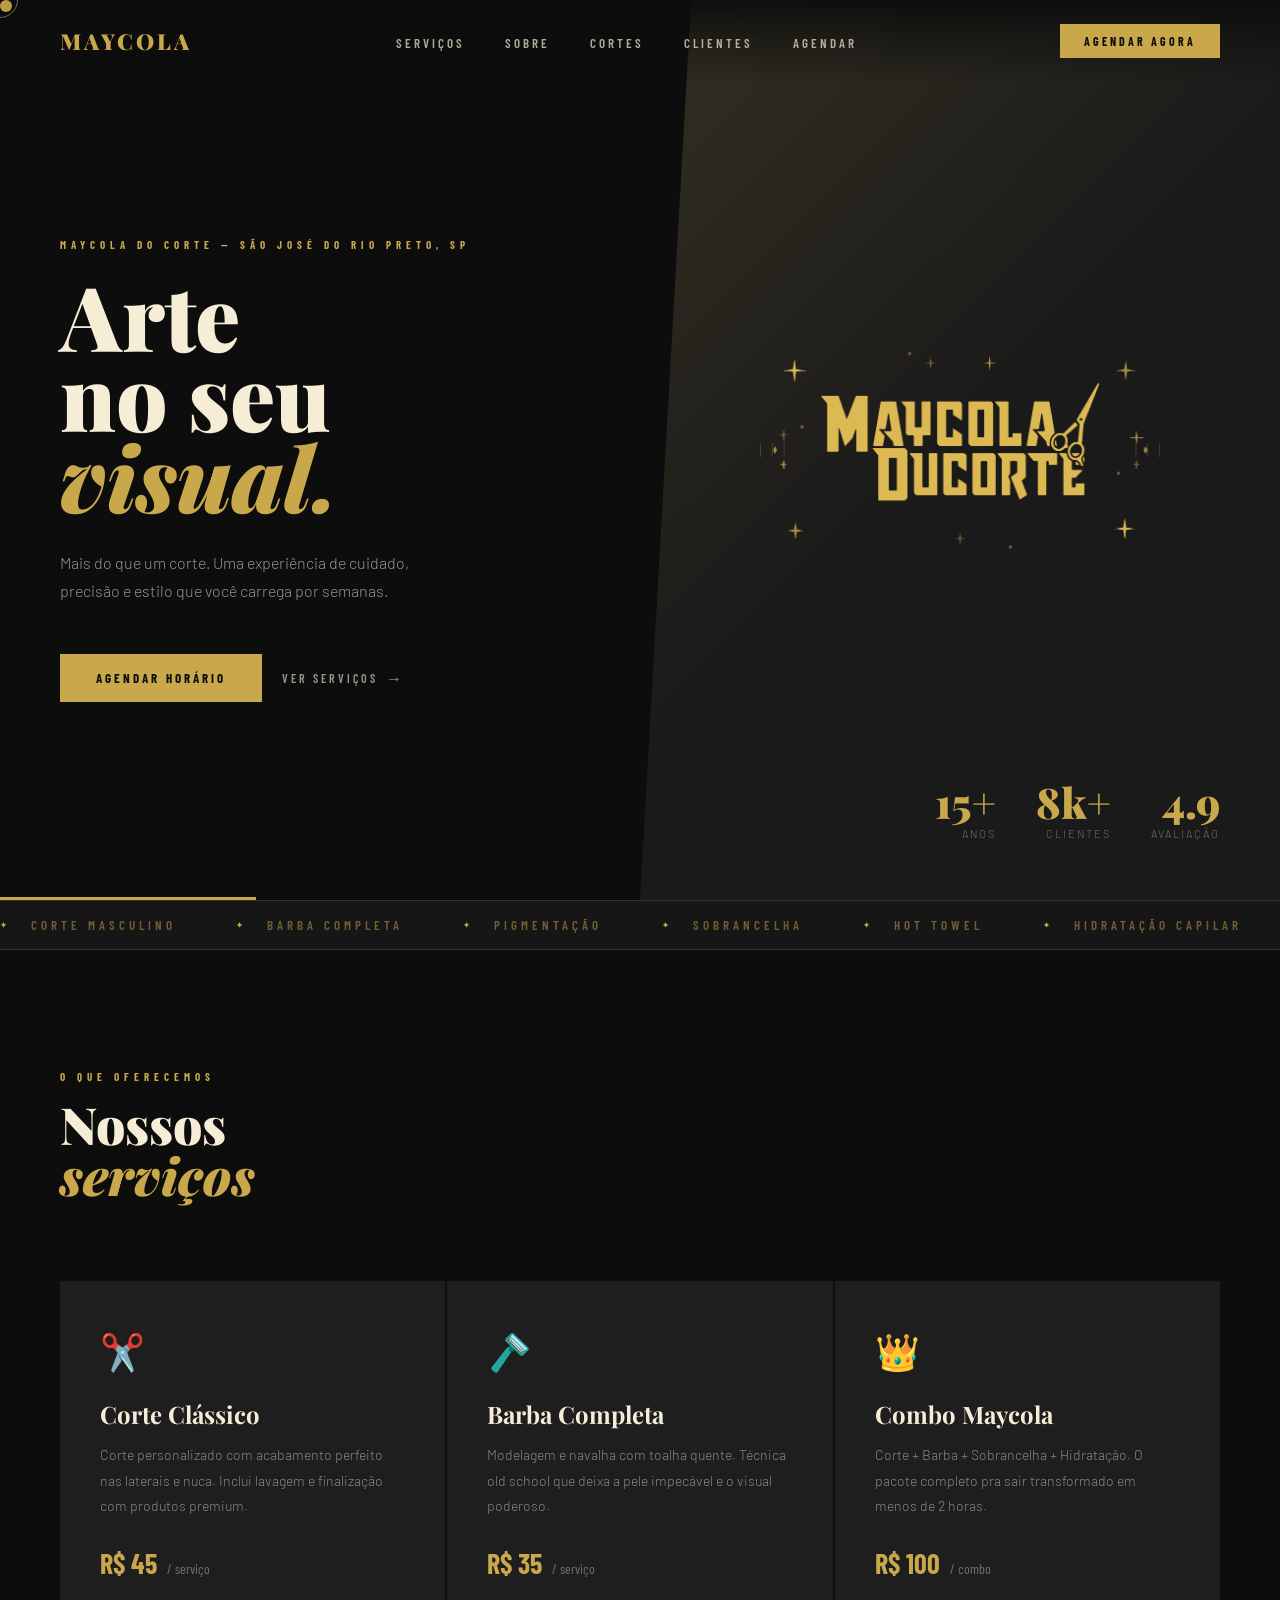
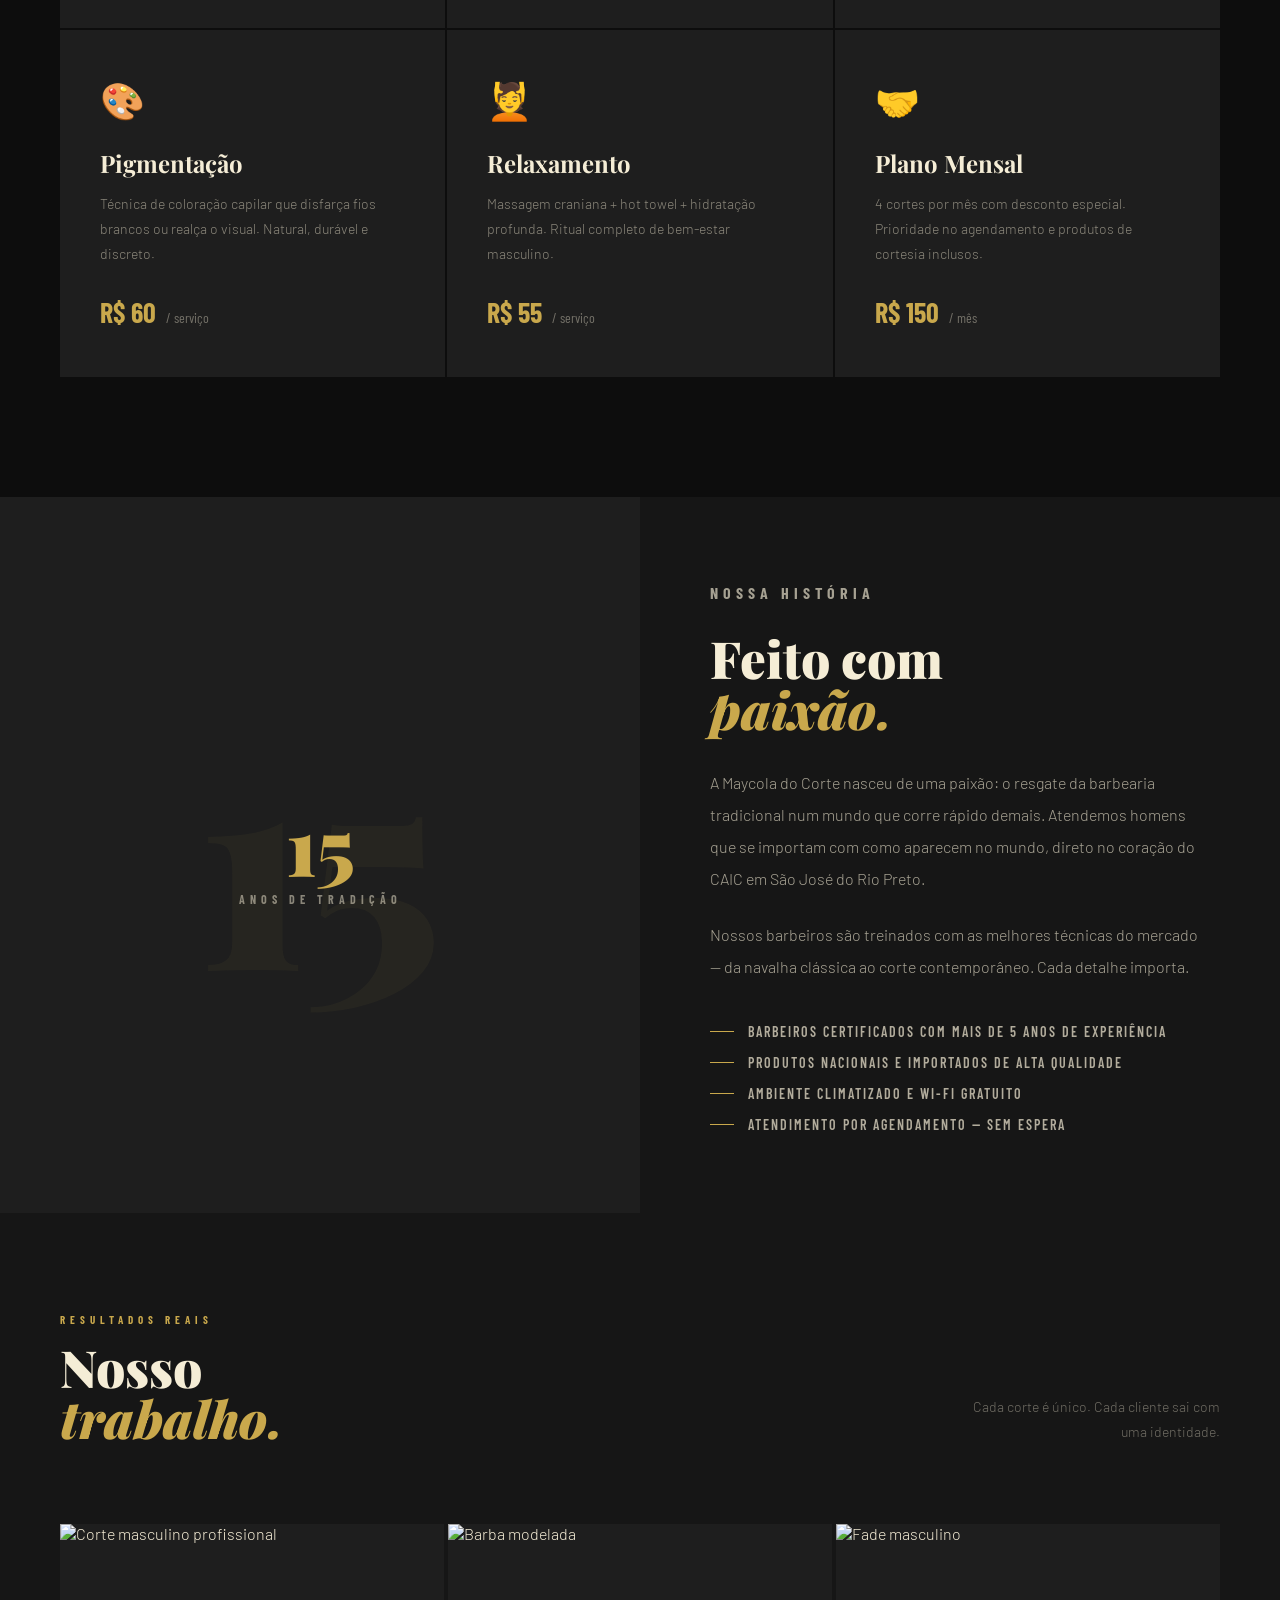
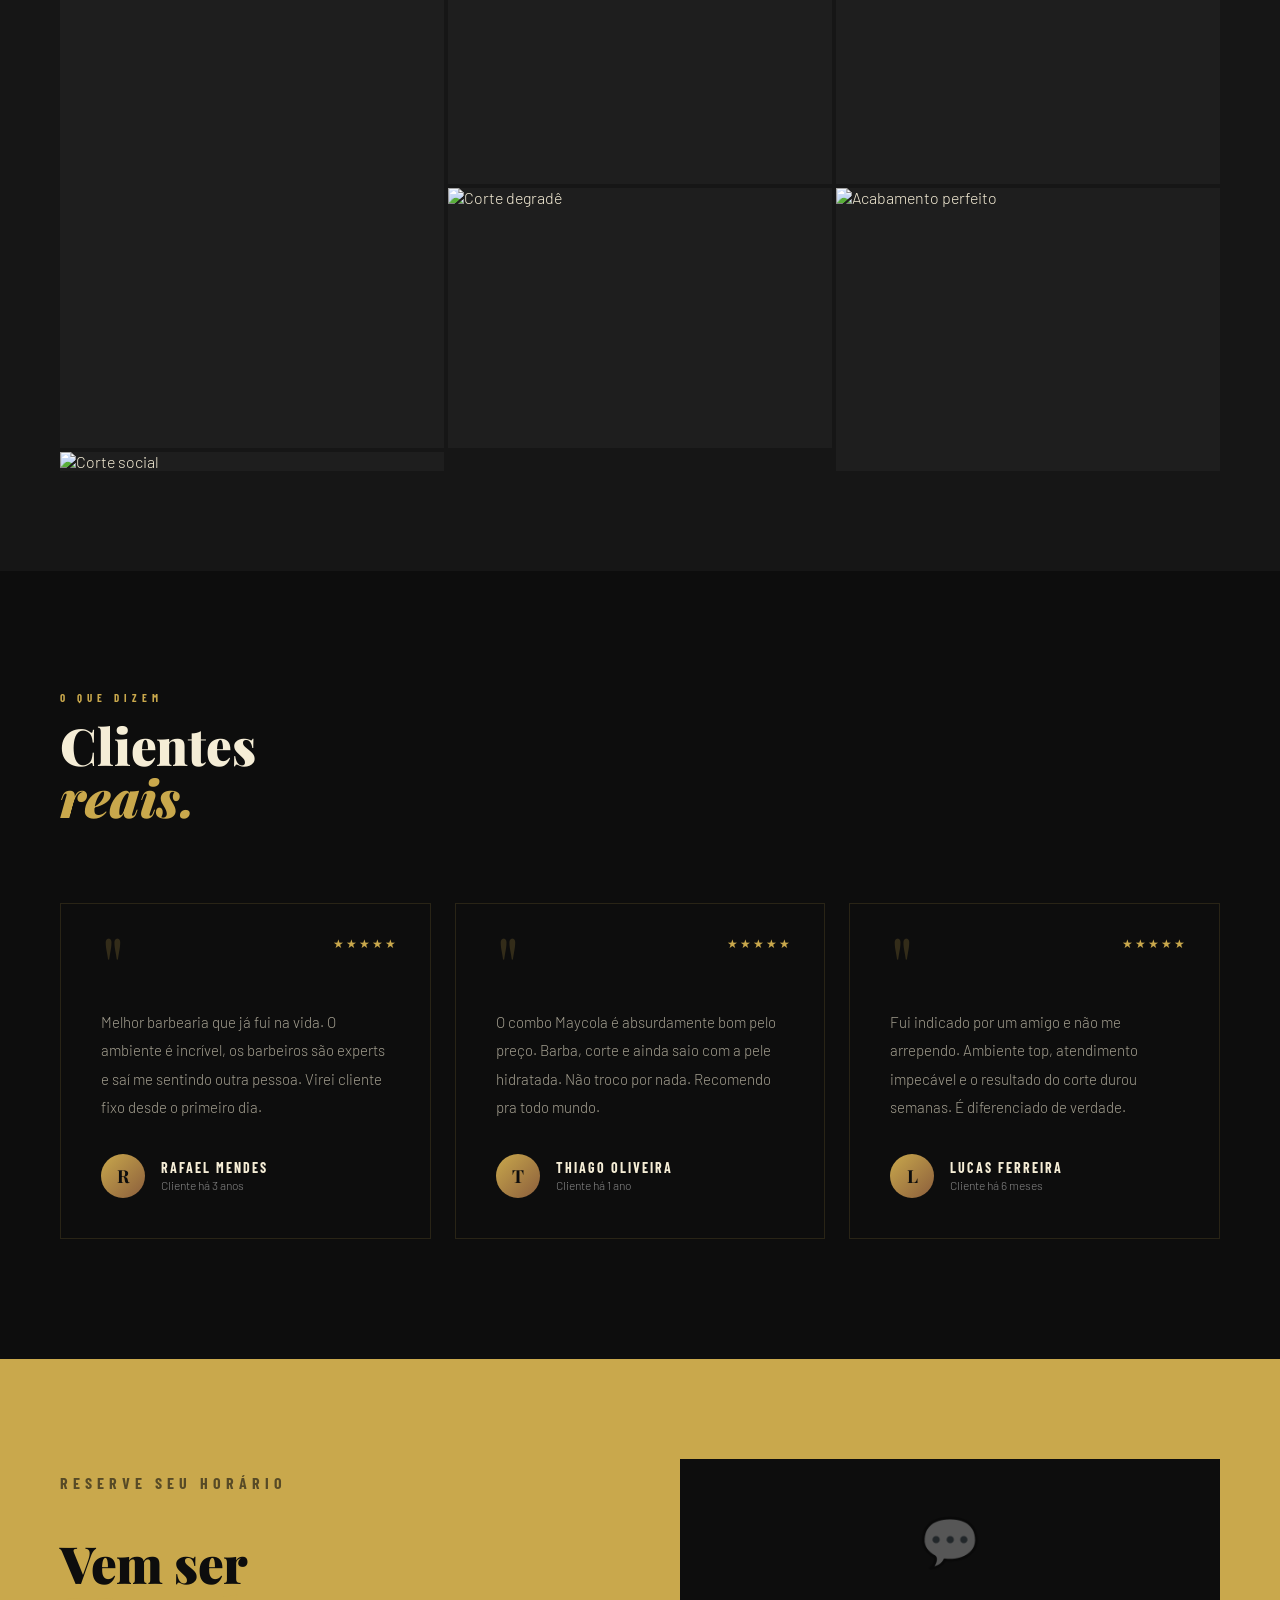
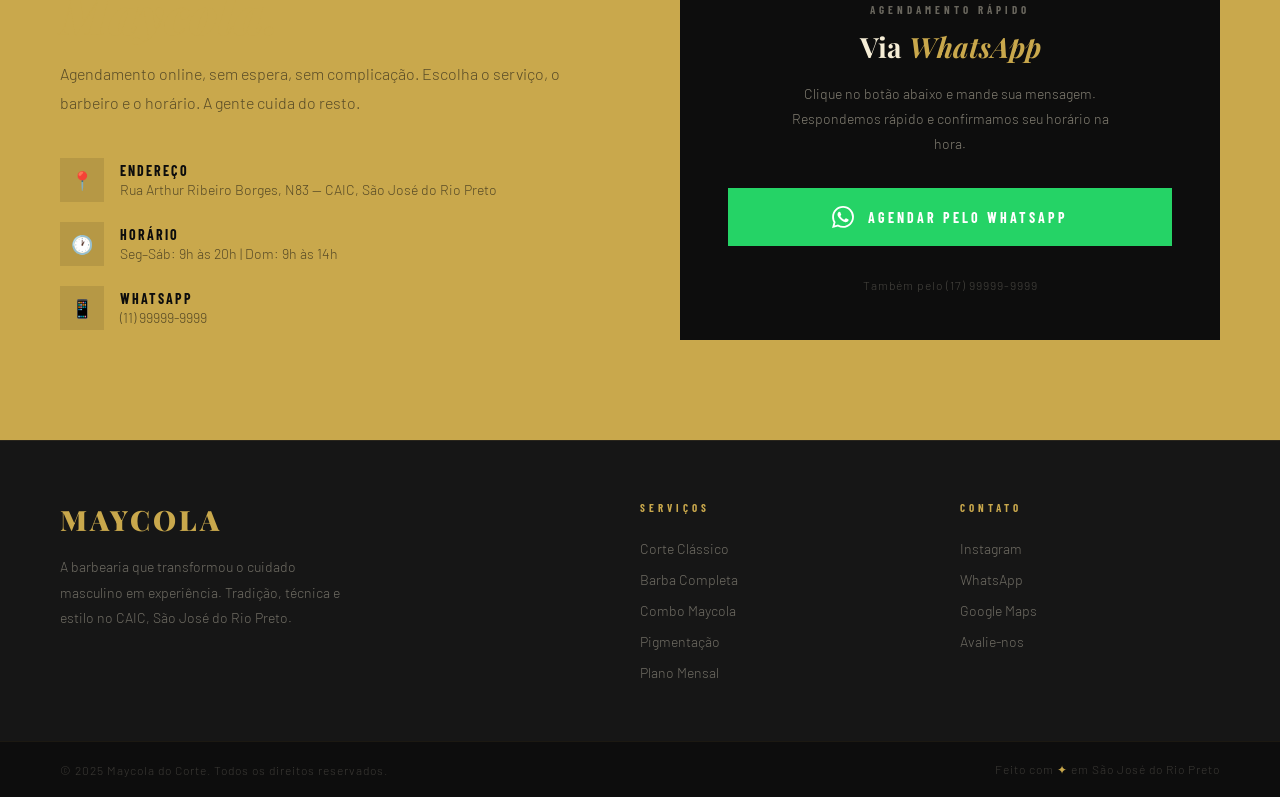
==== barbearia-kings_14.html @ ca69923c "Add files via upload" ====
<!DOCTYPE html>
<html lang="pt-BR">
<head>
<meta charset="UTF-8">
<meta name="viewport" content="width=device-width, initial-scale=1.0">
<title>Maycola do Corte — Tradição & Estilo</title>
<link href="https://fonts.googleapis.com/css2?family=Playfair+Display:ital,wght@0,700;0,900;1,700&family=Barlow:wght@300;400;500&family=Barlow+Condensed:wght@600;700&display=swap" rel="stylesheet">
<style>
  :root {
    --gold: #C9A84C;
    --gold-light: #E8C96A;
    --dark: #0D0D0D;
    --dark-2: #161616;
    --dark-3: #1E1E1E;
    --cream: #F5EDD6;
    --text-muted: #888;
  }

  * { margin: 0; padding: 0; box-sizing: border-box; }

  html { scroll-behavior: smooth; }

  body {
    background: var(--dark);
    color: var(--cream);
    font-family: 'Barlow', sans-serif;
    font-weight: 300;
    overflow-x: hidden;
    cursor: none;
  }

  /* Custom cursor */
  .cursor {
    width: 12px; height: 12px;
    background: var(--gold);
    border-radius: 50%;
    position: fixed;
    top: 0; left: 0;
    pointer-events: none;
    z-index: 9999;
    transition: transform 0.15s ease;
    mix-blend-mode: difference;
  }
  .cursor-ring {
    width: 36px; height: 36px;
    border: 1px solid var(--gold);
    border-radius: 50%;
    position: fixed;
    top: 0; left: 0;
    pointer-events: none;
    z-index: 9998;
    transition: all 0.4s cubic-bezier(.23,1,.32,1);
    opacity: 0.6;
  }

  /* NAV */
  nav {
    position: fixed;
    top: 0; left: 0; right: 0;
    z-index: 100;
    display: flex;
    justify-content: space-between;
    align-items: center;
    padding: 24px 60px;
    background: linear-gradient(to bottom, rgba(13,13,13,0.95), transparent);
  }

  .nav-logo {
    font-family: 'Playfair Display', serif;
    font-size: 22px;
    font-weight: 900;
    letter-spacing: 3px;
    color: var(--gold);
    text-transform: uppercase;
  }

  .nav-links {
    display: flex;
    gap: 40px;
    list-style: none;
  }

  .nav-links a {
    font-family: 'Barlow Condensed', sans-serif;
    font-size: 13px;
    font-weight: 600;
    letter-spacing: 3px;
    text-transform: uppercase;
    color: var(--cream);
    text-decoration: none;
    opacity: 0.7;
    transition: opacity 0.3s, color 0.3s;
  }

  .nav-links a:hover { opacity: 1; color: var(--gold); }

  .nav-cta {
    font-family: 'Barlow Condensed', sans-serif;
    font-size: 12px;
    font-weight: 700;
    letter-spacing: 3px;
    text-transform: uppercase;
    color: var(--dark);
    background: var(--gold);
    padding: 10px 24px;
    text-decoration: none;
    transition: background 0.3s;
  }

  .nav-cta:hover { background: var(--gold-light); }

  /* HERO */
  .hero {
    min-height: 100vh;
    display: grid;
    grid-template-columns: 1fr 1fr;
    position: relative;
    overflow: hidden;
  }

  .hero-left {
    display: flex;
    flex-direction: column;
    justify-content: center;
    padding: 120px 60px 80px;
    position: relative;
    z-index: 2;
  }

  .hero-tag {
    font-family: 'Barlow Condensed', sans-serif;
    font-size: 11px;
    font-weight: 700;
    letter-spacing: 5px;
    text-transform: uppercase;
    color: var(--gold);
    margin-bottom: 24px;
    opacity: 0;
    animation: fadeUp 0.8s ease 0.2s forwards;
  }

  .hero-title {
    font-family: 'Playfair Display', serif;
    font-size: clamp(60px, 7vw, 100px);
    font-weight: 900;
    line-height: 0.9;
    margin-bottom: 32px;
    opacity: 0;
    animation: fadeUp 0.8s ease 0.4s forwards;
  }

  .hero-title em {
    font-style: italic;
    color: var(--gold);
    display: block;
  }

  .hero-desc {
    font-size: 16px;
    line-height: 1.8;
    color: rgba(245,237,214,0.6);
    max-width: 380px;
    margin-bottom: 48px;
    opacity: 0;
    animation: fadeUp 0.8s ease 0.6s forwards;
  }

  .hero-actions {
    display: flex;
    gap: 20px;
    align-items: center;
    opacity: 0;
    animation: fadeUp 0.8s ease 0.8s forwards;
  }

  .btn-primary {
    font-family: 'Barlow Condensed', sans-serif;
    font-size: 13px;
    font-weight: 700;
    letter-spacing: 3px;
    text-transform: uppercase;
    color: var(--dark);
    background: var(--gold);
    padding: 16px 36px;
    text-decoration: none;
    display: inline-block;
    position: relative;
    overflow: hidden;
    transition: color 0.4s;
  }

  .btn-primary::before {
    content: '';
    position: absolute;
    inset: 0;
    background: var(--dark);
    transform: translateX(-100%);
    transition: transform 0.4s cubic-bezier(.23,1,.32,1);
  }

  .btn-primary:hover { color: var(--gold); }
  .btn-primary:hover::before { transform: translateX(0); }
  .btn-primary span { position: relative; z-index: 1; }

  .btn-ghost {
    font-family: 'Barlow Condensed', sans-serif;
    font-size: 12px;
    font-weight: 600;
    letter-spacing: 3px;
    text-transform: uppercase;
    color: var(--cream);
    text-decoration: none;
    opacity: 0.6;
    transition: opacity 0.3s;
    display: flex;
    align-items: center;
    gap: 8px;
  }
  .btn-ghost:hover { opacity: 1; }
  .btn-ghost::after { content: '→'; font-size: 16px; }

  .hero-right {
    position: relative;
    overflow: hidden;
  }

  .hero-img-wrap {
    position: absolute;
    inset: 0;
    clip-path: polygon(8% 0, 100% 0, 100% 100%, 0% 100%);
  }

  .hero-img-bg {
    position: absolute;
    inset: 0;
    background:
      linear-gradient(135deg, rgba(201,168,76,0.15) 0%, transparent 50%),
      #1a1a1a;
    display: flex;
    align-items: center;
    justify-content: center;
  }

  /* SVG illustration placeholder */
  .barber-illustration {
    width: 70%;
    max-width: 400px;
    opacity: 0;
    animation: fadeIn 1.2s ease 1s forwards;
  }

  .hero-stats {
    position: absolute;
    bottom: 60px;
    right: 60px;
    display: flex;
    gap: 40px;
    opacity: 0;
    animation: fadeUp 0.8s ease 1.2s forwards;
  }

  .stat {
    text-align: right;
  }

  .stat-num {
    font-family: 'Playfair Display', serif;
    font-size: 42px;
    font-weight: 900;
    color: var(--gold);
    line-height: 1;
  }

  .stat-label {
    font-size: 11px;
    letter-spacing: 2px;
    text-transform: uppercase;
    color: rgba(245,237,214,0.4);
    margin-top: 4px;
  }

  /* Decorative line */
  .hero-line {
    position: absolute;
    left: 0;
    bottom: 0;
    height: 3px;
    background: var(--gold);
    width: 0;
    animation: lineGrow 1s ease 1.4s forwards;
  }

  /* MARQUEE */
  .marquee-section {
    border-top: 1px solid rgba(201,168,76,0.2);
    border-bottom: 1px solid rgba(201,168,76,0.2);
    overflow: hidden;
    padding: 16px 0;
    background: var(--dark-2);
  }

  .marquee-track {
    display: flex;
    gap: 60px;
    animation: marquee 20s linear infinite;
    white-space: nowrap;
  }

  .marquee-item {
    font-family: 'Barlow Condensed', sans-serif;
    font-size: 13px;
    font-weight: 600;
    letter-spacing: 4px;
    text-transform: uppercase;
    color: rgba(201,168,76,0.5);
    display: flex;
    align-items: center;
    gap: 20px;
    flex-shrink: 0;
  }

  .marquee-item::before {
    content: '✦';
    color: var(--gold);
    font-size: 8px;
  }

  /* SERVIÇOS */
  .section {
    padding: 120px 60px;
  }

  .section-header {
    display: flex;
    align-items: flex-end;
    justify-content: space-between;
    margin-bottom: 80px;
  }

  .section-tag {
    font-family: 'Barlow Condensed', sans-serif;
    font-size: 11px;
    font-weight: 700;
    letter-spacing: 5px;
    text-transform: uppercase;
    color: var(--gold);
    margin-bottom: 16px;
  }

  .section-title {
    font-family: 'Playfair Display', serif;
    font-size: clamp(36px, 4vw, 56px);
    font-weight: 900;
    line-height: 1;
  }

  .section-title em {
    font-style: italic;
    color: var(--gold);
  }

  .services-grid {
    display: grid;
    grid-template-columns: repeat(3, 1fr);
    gap: 2px;
  }

  .service-card {
    background: var(--dark-3);
    padding: 48px 40px;
    position: relative;
    overflow: hidden;
    transition: background 0.4s;
    cursor: none;
  }

  .service-card::before {
    content: '';
    position: absolute;
    bottom: 0; left: 0;
    height: 3px;
    width: 0;
    background: var(--gold);
    transition: width 0.5s cubic-bezier(.23,1,.32,1);
  }

  .service-card:hover { background: #222; }
  .service-card:hover::before { width: 100%; }

  .service-icon {
    font-size: 36px;
    margin-bottom: 24px;
    display: block;
  }

  .service-name {
    font-family: 'Playfair Display', serif;
    font-size: 24px;
    font-weight: 700;
    margin-bottom: 12px;
  }

  .service-desc {
    font-size: 14px;
    line-height: 1.8;
    color: rgba(245,237,214,0.5);
    margin-bottom: 28px;
  }

  .service-price {
    font-family: 'Barlow Condensed', sans-serif;
    font-size: 28px;
    font-weight: 700;
    color: var(--gold);
  }

  .service-price span {
    font-size: 14px;
    color: rgba(245,237,214,0.4);
    font-weight: 400;
    margin-left: 4px;
  }

  /* SOBRE */
  .about-section {
    display: grid;
    grid-template-columns: 1fr 1fr;
    min-height: 600px;
    background: var(--dark-2);
  }

  .about-visual {
    position: relative;
    background: var(--dark-3);
    overflow: hidden;
    display: flex;
    align-items: center;
    justify-content: center;
  }

  .about-num {
    font-family: 'Playfair Display', serif;
    font-size: 280px;
    font-weight: 900;
    color: rgba(201,168,76,0.05);
    position: absolute;
    line-height: 1;
    user-select: none;
  }

  .about-badge {
    position: relative;
    z-index: 2;
    text-align: center;
  }

  .about-badge-year {
    font-family: 'Playfair Display', serif;
    font-size: 80px;
    font-weight: 900;
    color: var(--gold);
    line-height: 1;
  }

  .about-badge-label {
    font-family: 'Barlow Condensed', sans-serif;
    font-size: 12px;
    font-weight: 700;
    letter-spacing: 5px;
    text-transform: uppercase;
    color: rgba(245,237,214,0.5);
    margin-top: 8px;
  }

  .about-content {
    padding: 80px 70px;
    display: flex;
    flex-direction: column;
    justify-content: center;
  }

  .about-content p {
    font-size: 16px;
    line-height: 2;
    color: rgba(245,237,214,0.65);
    margin-bottom: 24px;
  }

  .about-list {
    list-style: none;
    margin-top: 16px;
    display: flex;
    flex-direction: column;
    gap: 14px;
  }

  .about-list li {
    display: flex;
    align-items: center;
    gap: 14px;
    font-family: 'Barlow Condensed', sans-serif;
    font-size: 14px;
    font-weight: 600;
    letter-spacing: 2px;
    text-transform: uppercase;
    color: rgba(245,237,214,0.7);
  }

  .about-list li::before {
    content: '';
    width: 24px;
    height: 1px;
    background: var(--gold);
    flex-shrink: 0;
  }

  /* DEPOIMENTOS */
  .testimonials-section {
    padding: 120px 60px;
    background: var(--dark);
  }

  .testimonials-grid {
    display: grid;
    grid-template-columns: repeat(3, 1fr);
    gap: 24px;
    margin-top: 80px;
  }

  .testimonial-card {
    border: 1px solid rgba(201,168,76,0.15);
    padding: 40px;
    position: relative;
    transition: border-color 0.3s;
  }

  .testimonial-card:hover {
    border-color: rgba(201,168,76,0.4);
  }

  .quote-mark {
    font-family: 'Playfair Display', serif;
    font-size: 80px;
    color: var(--gold);
    opacity: 0.2;
    line-height: 0.5;
    margin-bottom: 24px;
    display: block;
  }

  .testimonial-text {
    font-size: 15px;
    line-height: 1.9;
    color: rgba(245,237,214,0.65);
    margin-bottom: 32px;
  }

  .testimonial-author {
    display: flex;
    align-items: center;
    gap: 16px;
  }

  .author-avatar {
    width: 44px;
    height: 44px;
    border-radius: 50%;
    background: linear-gradient(135deg, var(--gold), #8B5E3C);
    display: flex;
    align-items: center;
    justify-content: center;
    font-family: 'Playfair Display', serif;
    font-size: 18px;
    font-weight: 700;
    color: var(--dark);
    flex-shrink: 0;
  }

  .author-name {
    font-family: 'Barlow Condensed', sans-serif;
    font-weight: 700;
    font-size: 14px;
    letter-spacing: 2px;
    text-transform: uppercase;
  }

  .author-role {
    font-size: 12px;
    color: var(--text-muted);
    margin-top: 2px;
  }

  .stars {
    position: absolute;
    top: 32px;
    right: 32px;
    color: var(--gold);
    font-size: 12px;
    letter-spacing: 2px;
  }

  /* AGENDAMENTO */
  .booking-section {
    background: var(--gold);
    padding: 100px 60px;
    display: grid;
    grid-template-columns: 1fr 1fr;
    gap: 80px;
    align-items: center;
  }

  .booking-left .section-tag { color: var(--dark); opacity: 0.6; }

  .booking-left .section-title {
    color: var(--dark);
    margin-bottom: 20px;
  }

  .booking-left p {
    color: rgba(13,13,13,0.6);
    font-size: 16px;
    line-height: 1.8;
    margin-bottom: 40px;
  }

  .booking-info {
    display: flex;
    flex-direction: column;
    gap: 20px;
  }

  .booking-info-item {
    display: flex;
    align-items: center;
    gap: 16px;
  }

  .booking-info-icon {
    width: 44px;
    height: 44px;
    background: rgba(13,13,13,0.1);
    display: flex;
    align-items: center;
    justify-content: center;
    font-size: 18px;
    flex-shrink: 0;
  }

  .booking-info-text strong {
    display: block;
    font-family: 'Barlow Condensed', sans-serif;
    font-weight: 700;
    font-size: 14px;
    letter-spacing: 2px;
    text-transform: uppercase;
    color: var(--dark);
  }

  .booking-info-text span {
    font-size: 14px;
    color: rgba(13,13,13,0.6);
  }

  .booking-form {
    background: var(--dark);
    padding: 48px;
  }

  .form-group {
    margin-bottom: 24px;
  }

  .form-group label {
    display: block;
    font-family: 'Barlow Condensed', sans-serif;
    font-size: 11px;
    font-weight: 700;
    letter-spacing: 3px;
    text-transform: uppercase;
    color: rgba(245,237,214,0.5);
    margin-bottom: 10px;
  }

  .form-group input,
  .form-group select {
    width: 100%;
    background: rgba(255,255,255,0.05);
    border: 1px solid rgba(201,168,76,0.2);
    color: var(--cream);
    padding: 14px 18px;
    font-family: 'Barlow', sans-serif;
    font-size: 14px;
    outline: none;
    transition: border-color 0.3s;
    appearance: none;
  }

  .form-group input:focus,
  .form-group select:focus {
    border-color: var(--gold);
  }

  .form-group select option {
    background: var(--dark-3);
  }

  .form-row {
    display: grid;
    grid-template-columns: 1fr 1fr;
    gap: 16px;
  }

  .btn-submit {
    width: 100%;
    background: var(--gold);
    color: var(--dark);
    border: none;
    padding: 18px;
    font-family: 'Barlow Condensed', sans-serif;
    font-size: 13px;
    font-weight: 700;
    letter-spacing: 4px;
    text-transform: uppercase;
    cursor: none;
    transition: background 0.3s;
    margin-top: 8px;
  }

  .btn-submit:hover { background: var(--gold-light); }

  /* FOOTER */
  footer {
    background: var(--dark-2);
    padding: 60px;
    display: grid;
    grid-template-columns: 2fr 1fr 1fr;
    gap: 60px;
    border-top: 1px solid rgba(201,168,76,0.1);
  }

  .footer-brand {
    font-family: 'Playfair Display', serif;
    font-size: 28px;
    font-weight: 900;
    color: var(--gold);
    letter-spacing: 3px;
    margin-bottom: 16px;
  }

  .footer-desc {
    font-size: 14px;
    line-height: 1.8;
    color: rgba(245,237,214,0.4);
    max-width: 300px;
  }

  .footer-col h4 {
    font-family: 'Barlow Condensed', sans-serif;
    font-size: 11px;
    font-weight: 700;
    letter-spacing: 4px;
    text-transform: uppercase;
    color: var(--gold);
    margin-bottom: 24px;
  }

  .footer-col ul {
    list-style: none;
    display: flex;
    flex-direction: column;
    gap: 12px;
  }

  .footer-col ul li a {
    font-size: 14px;
    color: rgba(245,237,214,0.4);
    text-decoration: none;
    transition: color 0.3s;
  }

  .footer-col ul li a:hover { color: var(--gold); }

  .footer-bottom {
    background: var(--dark);
    padding: 20px 60px;
    display: flex;
    justify-content: space-between;
    align-items: center;
    border-top: 1px solid rgba(201,168,76,0.08);
  }

  .footer-bottom p {
    font-size: 12px;
    color: rgba(245,237,214,0.2);
    letter-spacing: 1px;
  }

  .footer-bottom span {
    color: var(--gold);
  }

  /* GALERIA */
  .gallery-grid {
    display: grid;
    grid-template-columns: repeat(3, 1fr);
    grid-template-rows: 260px 260px;
    gap: 4px;
  }

  .gallery-item {
    position: relative;
    overflow: hidden;
    background: var(--dark-3);
  }

  .gallery-item.tall {
    grid-row: span 2;
  }

  .gallery-item img {
    width: 100%;
    height: 100%;
    object-fit: cover;
    transition: transform 0.6s cubic-bezier(.23,1,.32,1);
    display: block;
  }

  .gallery-item:hover img {
    transform: scale(1.08);
  }

  .gallery-overlay {
    position: absolute;
    inset: 0;
    background: linear-gradient(to top, rgba(0,0,0,0.7) 0%, transparent 60%);
    display: flex;
    align-items: flex-end;
    padding: 24px;
    opacity: 0;
    transition: opacity 0.4s ease;
  }

  .gallery-item:hover .gallery-overlay {
    opacity: 1;
  }

  .gallery-overlay span {
    font-family: 'Barlow Condensed', sans-serif;
    font-size: 13px;
    font-weight: 700;
    letter-spacing: 3px;
    text-transform: uppercase;
    color: var(--gold);
  }

  @media (max-width: 900px) {
    .gallery-grid {
      grid-template-columns: repeat(2, 1fr);
      grid-template-rows: auto;
    }
    .gallery-item.tall { grid-row: span 1; height: 220px; }
    .gallery-item { height: 180px; }
    .gallery-overlay { opacity: 1; }
  }

  @media (max-width: 400px) {
    .gallery-item { height: 150px; }
    .gallery-item.tall { height: 150px; }
  }

  /* ANIMATIONS */
  @keyframes fadeUp {
    from { opacity: 0; transform: translateY(30px); }
    to { opacity: 1; transform: translateY(0); }
  }

  @keyframes fadeIn {
    from { opacity: 0; }
    to { opacity: 1; }
  }

  @keyframes lineGrow {
    from { width: 0; }
    to { width: 40%; }
  }

  @keyframes marquee {
    from { transform: translateX(0); }
    to { transform: translateX(-50%); }
  }

  /* Scroll reveal */
  .reveal {
    opacity: 0;
    transform: translateY(40px);
    transition: opacity 0.8s ease, transform 0.8s ease;
  }

  .reveal.visible {
    opacity: 1;
    transform: translateY(0);
  }

  /* Cursor desativado no mobile */
  @media (hover: none) {
    body { cursor: auto; }
    .cursor, .cursor-ring { display: none; }
  }

  @media (max-width: 900px) {
    nav { padding: 18px 20px; }
    .nav-links { display: none; }
    .nav-logo { font-size: 18px; }
    .nav-cta { padding: 8px 16px; font-size: 11px; }

    .hero { grid-template-columns: 1fr; min-height: auto; }
    .hero-right { display: none; }
    .hero-left { padding: 100px 20px 60px; }
    .hero-title { font-size: clamp(48px, 13vw, 72px); }
    .hero-desc { font-size: 15px; max-width: 100%; }
    .hero-actions { flex-direction: column; align-items: flex-start; gap: 16px; }
    .btn-primary { width: 100%; text-align: center; padding: 16px 24px; }

    .section { padding: 60px 20px; }
    .section-header { flex-direction: column; align-items: flex-start; gap: 16px; margin-bottom: 48px; }
    .section-title { font-size: clamp(32px, 9vw, 48px); }

    .services-grid { grid-template-columns: 1fr; gap: 2px; }
    .service-card { padding: 36px 28px; }

    .about-section { grid-template-columns: 1fr; }
    .about-visual { min-height: 220px; }
    .about-num { font-size: 180px; }
    .about-badge-year { font-size: 60px; }
    .about-content { padding: 48px 20px; }

    .testimonials-section { padding: 60px 20px; }
    .testimonials-grid { grid-template-columns: 1fr; gap: 16px; margin-top: 48px; }
    .testimonial-card { padding: 28px 24px; }

    .booking-section { grid-template-columns: 1fr; padding: 60px 20px; gap: 40px; }

    footer { grid-template-columns: 1fr; padding: 40px 20px; gap: 36px; }
    .footer-bottom { padding: 20px; flex-direction: column; gap: 8px; text-align: center; }
  }

  @media (max-width: 400px) {
    .hero-title { font-size: 42px; }
    .hero-left { padding: 90px 16px 50px; }
    .section { padding: 50px 16px; }
    .service-card { padding: 28px 20px; }
    .booking-section { padding: 50px 16px; }
    footer { padding: 32px 16px; }
  }
</style>
</head>
<body>

<div class="cursor" id="cursor"></div>
<div class="cursor-ring" id="cursorRing"></div>

<!-- NAV -->
<nav>
  <div class="nav-logo">Maycola</div>
  <ul class="nav-links">
    <li><a href="#servicos">Serviços</a></li>
    <li><a href="#sobre">Sobre</a></li>
    <li><a href="#galeria">Cortes</a></li>
    <li><a href="#depoimentos">Clientes</a></li>
    <li><a href="#agendamento">Agendar</a></li>
  </ul>
  <a href="#agendamento" class="nav-cta">Agendar agora</a>
</nav>

<!-- HERO -->
<section class="hero">
  <div class="hero-left">
    <p class="hero-tag">Maycola do Corte — São José do Rio Preto, SP</p>
    <h1 class="hero-title">
      Arte<br>no seu<br><em>visual.</em>
    </h1>
    <p class="hero-desc">
      Mais do que um corte. Uma experiência de cuidado, precisão e estilo que você carrega por semanas.
    </p>
    <div class="hero-actions">
      <a href="#agendamento" class="btn-primary"><span>Agendar horário</span></a>
      <a href="#servicos" class="btn-ghost">Ver serviços</a>
    </div>
    <div class="hero-line"></div>
  </div>

  <div class="hero-right">
    <div class="hero-img-wrap">
      <div class="hero-img-bg">
        <!-- Logo Maycola do Corte -->
        <img
          src="[data-uri]"
          alt="Maycola du Corte"
          class="barber-illustration"
          style="mix-blend-mode: lighten; filter: brightness(1.1);"
        />
      </div>
    </div>

    <div class="hero-stats">
      <div class="stat">
        <div class="stat-num">15+</div>
        <div class="stat-label">Anos</div>
      </div>
      <div class="stat">
        <div class="stat-num">8k+</div>
        <div class="stat-label">Clientes</div>
      </div>
      <div class="stat">
        <div class="stat-num">4.9</div>
        <div class="stat-label">Avaliação</div>
      </div>
    </div>
  </div>
</section>

<!-- MARQUEE -->
<div class="marquee-section">
  <div class="marquee-track">
    <div class="marquee-item">Corte masculino</div>
    <div class="marquee-item">Barba completa</div>
    <div class="marquee-item">Pigmentação</div>
    <div class="marquee-item">Sobrancelha</div>
    <div class="marquee-item">Hot towel</div>
    <div class="marquee-item">Hidratação capilar</div>
    <div class="marquee-item">Corte masculino</div>
    <div class="marquee-item">Barba completa</div>
    <div class="marquee-item">Pigmentação</div>
    <div class="marquee-item">Sobrancelha</div>
    <div class="marquee-item">Hot towel</div>
    <div class="marquee-item">Hidratação capilar</div>
  </div>
</div>

<!-- SERVIÇOS -->
<section class="section" id="servicos">
  <div class="section-header">
    <div>
      <p class="section-tag">O que oferecemos</p>
      <h2 class="section-title">Nossos<br><em>serviços</em></h2>
    </div>
  </div>

  <div class="services-grid">
    <div class="service-card reveal">
      <span class="service-icon">✂️</span>
      <h3 class="service-name">Corte Clássico</h3>
      <p class="service-desc">Corte personalizado com acabamento perfeito nas laterais e nuca. Inclui lavagem e finalização com produtos premium.</p>
      <div class="service-price">R$ 45 <span>/ serviço</span></div>
    </div>
    <div class="service-card reveal">
      <span class="service-icon">🪒</span>
      <h3 class="service-name">Barba Completa</h3>
      <p class="service-desc">Modelagem e navalha com toalha quente. Técnica old school que deixa a pele impecável e o visual poderoso.</p>
      <div class="service-price">R$ 35 <span>/ serviço</span></div>
    </div>
    <div class="service-card reveal">
      <span class="service-icon">👑</span>
      <h3 class="service-name">Combo Maycola</h3>
      <p class="service-desc">Corte + Barba + Sobrancelha + Hidratação. O pacote completo pra sair transformado em menos de 2 horas.</p>
      <div class="service-price">R$ 100 <span>/ combo</span></div>
    </div>
    <div class="service-card reveal">
      <span class="service-icon">🎨</span>
      <h3 class="service-name">Pigmentação</h3>
      <p class="service-desc">Técnica de coloração capilar que disfarça fios brancos ou realça o visual. Natural, durável e discreto.</p>
      <div class="service-price">R$ 60 <span>/ serviço</span></div>
    </div>
    <div class="service-card reveal">
      <span class="service-icon">💆</span>
      <h3 class="service-name">Relaxamento</h3>
      <p class="service-desc">Massagem craniana + hot towel + hidratação profunda. Ritual completo de bem-estar masculino.</p>
      <div class="service-price">R$ 55 <span>/ serviço</span></div>
    </div>
    <div class="service-card reveal">
      <span class="service-icon">🤝</span>
      <h3 class="service-name">Plano Mensal</h3>
      <p class="service-desc">4 cortes por mês com desconto especial. Prioridade no agendamento e produtos de cortesia inclusos.</p>
      <div class="service-price">R$ 150 <span>/ mês</span></div>
    </div>
  </div>
</section>

<!-- SOBRE -->
<section class="about-section" id="sobre">
  <div class="about-visual">
    <div class="about-num">15</div>
    <div class="about-badge">
      <div class="about-badge-year">15</div>
      <div class="about-badge-label">Anos de tradição</div>
    </div>
  </div>
  <div class="about-content">
    <p class="section-tag">Nossa história</p>
    <h2 class="section-title" style="margin-bottom: 32px;">Feito com<br><em>paixão.</em></h2>
    <p>A Maycola do Corte nasceu de uma paixão: o resgate da barbearia tradicional num mundo que corre rápido demais. Atendemos homens que se importam com como aparecem no mundo, direto no coração do CAIC em São José do Rio Preto.</p>
    <p>Nossos barbeiros são treinados com as melhores técnicas do mercado — da navalha clássica ao corte contemporâneo. Cada detalhe importa.</p>
    <ul class="about-list">
      <li>Barbeiros certificados com mais de 5 anos de experiência</li>
      <li>Produtos nacionais e importados de alta qualidade</li>
      <li>Ambiente climatizado e Wi-Fi gratuito</li>
      <li>Atendimento por agendamento — sem espera</li>
    </ul>
  </div>
</section>

<!-- GALERIA -->
<section class="section gallery-section" id="galeria" style="background: var(--dark-2); padding-top: 100px; padding-bottom: 100px;">
  <div class="section-header">
    <div>
      <p class="section-tag">Resultados reais</p>
      <h2 class="section-title">Nosso<br><em>trabalho.</em></h2>
    </div>
    <p style="font-size:14px; color:rgba(245,237,214,0.4); max-width:260px; line-height:1.8; text-align:right;">Cada corte é único. Cada cliente sai com uma identidade.</p>
  </div>

  <div class="gallery-grid">
    <div class="gallery-item reveal tall">
      <img src="https://images.pexels.com/photos/1813272/pexels-photo-1813272.jpeg?auto=compress&cs=tinysrgb&w=800" alt="Corte masculino profissional" loading="lazy">
      <div class="gallery-overlay"><span>Corte Clássico</span></div>
    </div>
    <div class="gallery-item reveal">
      <img src="https://images.pexels.com/photos/3998429/pexels-photo-3998429.jpeg?auto=compress&cs=tinysrgb&w=800" alt="Barba modelada" loading="lazy">
      <div class="gallery-overlay"><span>Barba Completa</span></div>
    </div>
    <div class="gallery-item reveal">
      <img src="https://images.pexels.com/photos/3998430/pexels-photo-3998430.jpeg?auto=compress&cs=tinysrgb&w=800" alt="Fade masculino" loading="lazy">
      <div class="gallery-overlay"><span>Fade + Barba</span></div>
    </div>
    <div class="gallery-item reveal">
      <img src="https://images.pexels.com/photos/2040189/pexels-photo-2040189.jpeg?auto=compress&cs=tinysrgb&w=800" alt="Corte degradê" loading="lazy">
      <div class="gallery-overlay"><span>Degradê</span></div>
    </div>
    <div class="gallery-item reveal tall">
      <img src="https://images.pexels.com/photos/1570807/pexels-photo-1570807.jpeg?auto=compress&cs=tinysrgb&w=800" alt="Acabamento perfeito" loading="lazy">
      <div class="gallery-overlay"><span>Combo Maycola</span></div>
    </div>
    <div class="gallery-item reveal">
      <img src="https://images.pexels.com/photos/897262/pexels-photo-897262.jpeg?auto=compress&cs=tinysrgb&w=800" alt="Corte social" loading="lazy">
      <div class="gallery-overlay"><span>Corte Social</span></div>
    </div>
  </div>
</section>

<!-- DEPOIMENTOS -->
<section class="testimonials-section" id="depoimentos">
  <div class="section-header">
    <div>
      <p class="section-tag">O que dizem</p>
      <h2 class="section-title">Clientes<br><em>reais.</em></h2>
    </div>
  </div>

  <div class="testimonials-grid">
    <div class="testimonial-card reveal">
      <div class="stars">★★★★★</div>
      <span class="quote-mark">"</span>
      <p class="testimonial-text">Melhor barbearia que já fui na vida. O ambiente é incrível, os barbeiros são experts e saí me sentindo outra pessoa. Virei cliente fixo desde o primeiro dia.</p>
      <div class="testimonial-author">
        <div class="author-avatar">R</div>
        <div>
          <div class="author-name">Rafael Mendes</div>
          <div class="author-role">Cliente há 3 anos</div>
        </div>
      </div>
    </div>
    <div class="testimonial-card reveal">
      <div class="stars">★★★★★</div>
      <span class="quote-mark">"</span>
      <p class="testimonial-text">O combo Maycola é absurdamente bom pelo preço. Barba, corte e ainda saio com a pele hidratada. Não troco por nada. Recomendo pra todo mundo.</p>
      <div class="testimonial-author">
        <div class="author-avatar">T</div>
        <div>
          <div class="author-name">Thiago Oliveira</div>
          <div class="author-role">Cliente há 1 ano</div>
        </div>
      </div>
    </div>
    <div class="testimonial-card reveal">
      <div class="stars">★★★★★</div>
      <span class="quote-mark">"</span>
      <p class="testimonial-text">Fui indicado por um amigo e não me arrependo. Ambiente top, atendimento impecável e o resultado do corte durou semanas. É diferenciado de verdade.</p>
      <div class="testimonial-author">
        <div class="author-avatar">L</div>
        <div>
          <div class="author-name">Lucas Ferreira</div>
          <div class="author-role">Cliente há 6 meses</div>
        </div>
      </div>
    </div>
  </div>
</section>

<!-- AGENDAMENTO -->
<section class="booking-section" id="agendamento">
  <div class="booking-left">
    <p class="section-tag">Reserve seu horário</p>
    <h2 class="section-title">Vem ser<br><em>Maycola.</em></h2>
    <p>Agendamento online, sem espera, sem complicação. Escolha o serviço, o barbeiro e o horário. A gente cuida do resto.</p>
    <div class="booking-info">
      <div class="booking-info-item">
        <div class="booking-info-icon">📍</div>
        <div class="booking-info-text">
          <strong>Endereço</strong>
          <span>Rua Arthur Ribeiro Borges, N83 — CAIC, São José do Rio Preto</span>
        </div>
      </div>
      <div class="booking-info-item">
        <div class="booking-info-icon">🕐</div>
        <div class="booking-info-text">
          <strong>Horário</strong>
          <span>Seg–Sáb: 9h às 20h | Dom: 9h às 14h</span>
        </div>
      </div>
      <div class="booking-info-item">
        <div class="booking-info-icon">📱</div>
        <div class="booking-info-text">
          <strong>WhatsApp</strong>
          <span>(11) 99999-9999</span>
        </div>
      </div>
    </div>
  </div>

  <div class="booking-form reveal" style="display:flex; flex-direction:column; justify-content:center; align-items:center; gap:32px; text-align:center;">
    <div style="font-family:'Playfair Display',serif; font-size:48px; color:var(--gold); opacity:0.3;">💬</div>
    <div>
      <p style="font-family:'Barlow Condensed',sans-serif; font-size:11px; font-weight:700; letter-spacing:4px; text-transform:uppercase; color:rgba(245,237,214,0.4); margin-bottom:12px;">Agendamento rápido</p>
      <h3 style="font-family:'Playfair Display',serif; font-size:28px; color:var(--cream); margin-bottom:16px;">Via <em style="color:var(--gold);">WhatsApp</em></h3>
      <p style="font-size:14px; color:rgba(245,237,214,0.5); line-height:1.8; max-width:320px;">Clique no botão abaixo e mande sua mensagem. Respondemos rápido e confirmamos seu horário na hora.</p>
    </div>
    <a
      href="https://wa.me/5517999999999?text=Olá%2C%20vim%20pelo%20site%20e%20quero%20agendar%20um%20horário%20na%20Maycola%20do%20Corte!%20%F0%9F%92%88"
      target="_blank"
      style="display:inline-flex; align-items:center; gap:14px; background:#25D366; color:#fff; font-family:'Barlow Condensed',sans-serif; font-size:14px; font-weight:700; letter-spacing:3px; text-transform:uppercase; padding:18px 40px; text-decoration:none; transition:background 0.3s; width:100%; justify-content:center;"
      onmouseover="this.style.background='#1ebe5d'"
      onmouseout="this.style.background='#25D366'"
    >
      <svg width="22" height="22" viewBox="0 0 24 24" fill="white"><path d="M17.472 14.382c-.297-.149-1.758-.867-2.03-.967-.273-.099-.471-.148-.67.15-.197.297-.767.966-.94 1.164-.173.199-.347.223-.644.075-.297-.15-1.255-.463-2.39-1.475-.883-.788-1.48-1.761-1.653-2.059-.173-.297-.018-.458.13-.606.134-.133.298-.347.446-.52.149-.174.198-.298.298-.497.099-.198.05-.371-.025-.52-.075-.149-.669-1.612-.916-2.207-.242-.579-.487-.5-.669-.51-.173-.008-.371-.01-.57-.01-.198 0-.52.074-.792.372-.272.297-1.04 1.016-1.04 2.479 0 1.462 1.065 2.875 1.213 3.074.149.198 2.096 3.2 5.077 4.487.709.306 1.262.489 1.694.625.712.227 1.36.195 1.871.118.571-.085 1.758-.719 2.006-1.413.248-.694.248-1.289.173-1.413-.074-.124-.272-.198-.57-.347m-5.421 7.403h-.004a9.87 9.87 0 01-5.031-1.378l-.361-.214-3.741.982.998-3.648-.235-.374a9.86 9.86 0 01-1.51-5.26c.001-5.45 4.436-9.884 9.888-9.884 2.64 0 5.122 1.03 6.988 2.898a9.825 9.825 0 012.893 6.994c-.003 5.45-4.437 9.884-9.885 9.884m8.413-18.297A11.815 11.815 0 0012.05 0C5.495 0 .16 5.335.157 11.892c0 2.096.547 4.142 1.588 5.945L.057 24l6.305-1.654a11.882 11.882 0 005.683 1.448h.005c6.554 0 11.89-5.335 11.893-11.893a11.821 11.821 0 00-3.48-8.413z"/></svg>
      Agendar pelo WhatsApp
    </a>
    <p style="font-size:12px; color:rgba(245,237,214,0.25); letter-spacing:1px;">Também pelo (17) 99999-9999</p>
  </div>
</section>

<!-- FOOTER -->
<footer>
  <div>
    <div class="footer-brand">MAYCOLA</div>
    <p class="footer-desc">A barbearia que transformou o cuidado masculino em experiência. Tradição, técnica e estilo no CAIC, São José do Rio Preto.</p>
  </div>
  <div class="footer-col">
    <h4>Serviços</h4>
    <ul>
      <li><a href="#">Corte Clássico</a></li>
      <li><a href="#">Barba Completa</a></li>
      <li><a href="#">Combo Maycola</a></li>
      <li><a href="#">Pigmentação</a></li>
      <li><a href="#">Plano Mensal</a></li>
    </ul>
  </div>
  <div class="footer-col">
    <h4>Contato</h4>
    <ul>
      <li><a href="#">Instagram</a></li>
      <li><a href="#">WhatsApp</a></li>
      <li><a href="#">Google Maps</a></li>
      <li><a href="#">Avalie-nos</a></li>
    </ul>
  </div>
</footer>

<div class="footer-bottom">
  <p>© 2025 Maycola do Corte. Todos os direitos reservados.</p>
  <p>Feito com <span>✦</span> em São José do Rio Preto</p>
</div>

<script>
  // Custom cursor
  const cursor = document.getElementById('cursor');
  const ring = document.getElementById('cursorRing');
  let mouseX = 0, mouseY = 0;
  let ringX = 0, ringY = 0;

  document.addEventListener('mousemove', e => {
    mouseX = e.clientX;
    mouseY = e.clientY;
    cursor.style.left = mouseX - 6 + 'px';
    cursor.style.top = mouseY - 6 + 'px';
  });

  function animateRing() {
    ringX += (mouseX - ringX - 18) * 0.12;
    ringY += (mouseY - ringY - 18) * 0.12;
    ring.style.left = ringX + 'px';
    ring.style.top = ringY + 'px';
    requestAnimationFrame(animateRing);
  }
  animateRing();

  // Hover effect on interactive elements
  document.querySelectorAll('a, button, .service-card').forEach(el => {
    el.addEventListener('mouseenter', () => {
      cursor.style.transform = 'scale(2)';
      ring.style.transform = 'scale(1.5)';
    });
    el.addEventListener('mouseleave', () => {
      cursor.style.transform = 'scale(1)';
      ring.style.transform = 'scale(1)';
    });
  });

  // Scroll reveal
  const reveals = document.querySelectorAll('.reveal');
  const observer = new IntersectionObserver(entries => {
    entries.forEach((entry, i) => {
      if (entry.isIntersecting) {
        setTimeout(() => {
          entry.target.classList.add('visible');
        }, i * 100);
      }
    });
  }, { threshold: 0.1 });

  reveals.forEach(el => observer.observe(el));

  // Nav scroll effect
  window.addEventListener('scroll', () => {
    const nav = document.querySelector('nav');
    if (window.scrollY > 50) {
      nav.style.background = 'rgba(13,13,13,0.97)';
      nav.style.borderBottom = '1px solid rgba(201,168,76,0.1)';
    } else {
      nav.style.background = 'linear-gradient(to bottom, rgba(13,13,13,0.95), transparent)';
      nav.style.borderBottom = 'none';
    }
  });
</script>
</body>
</html>
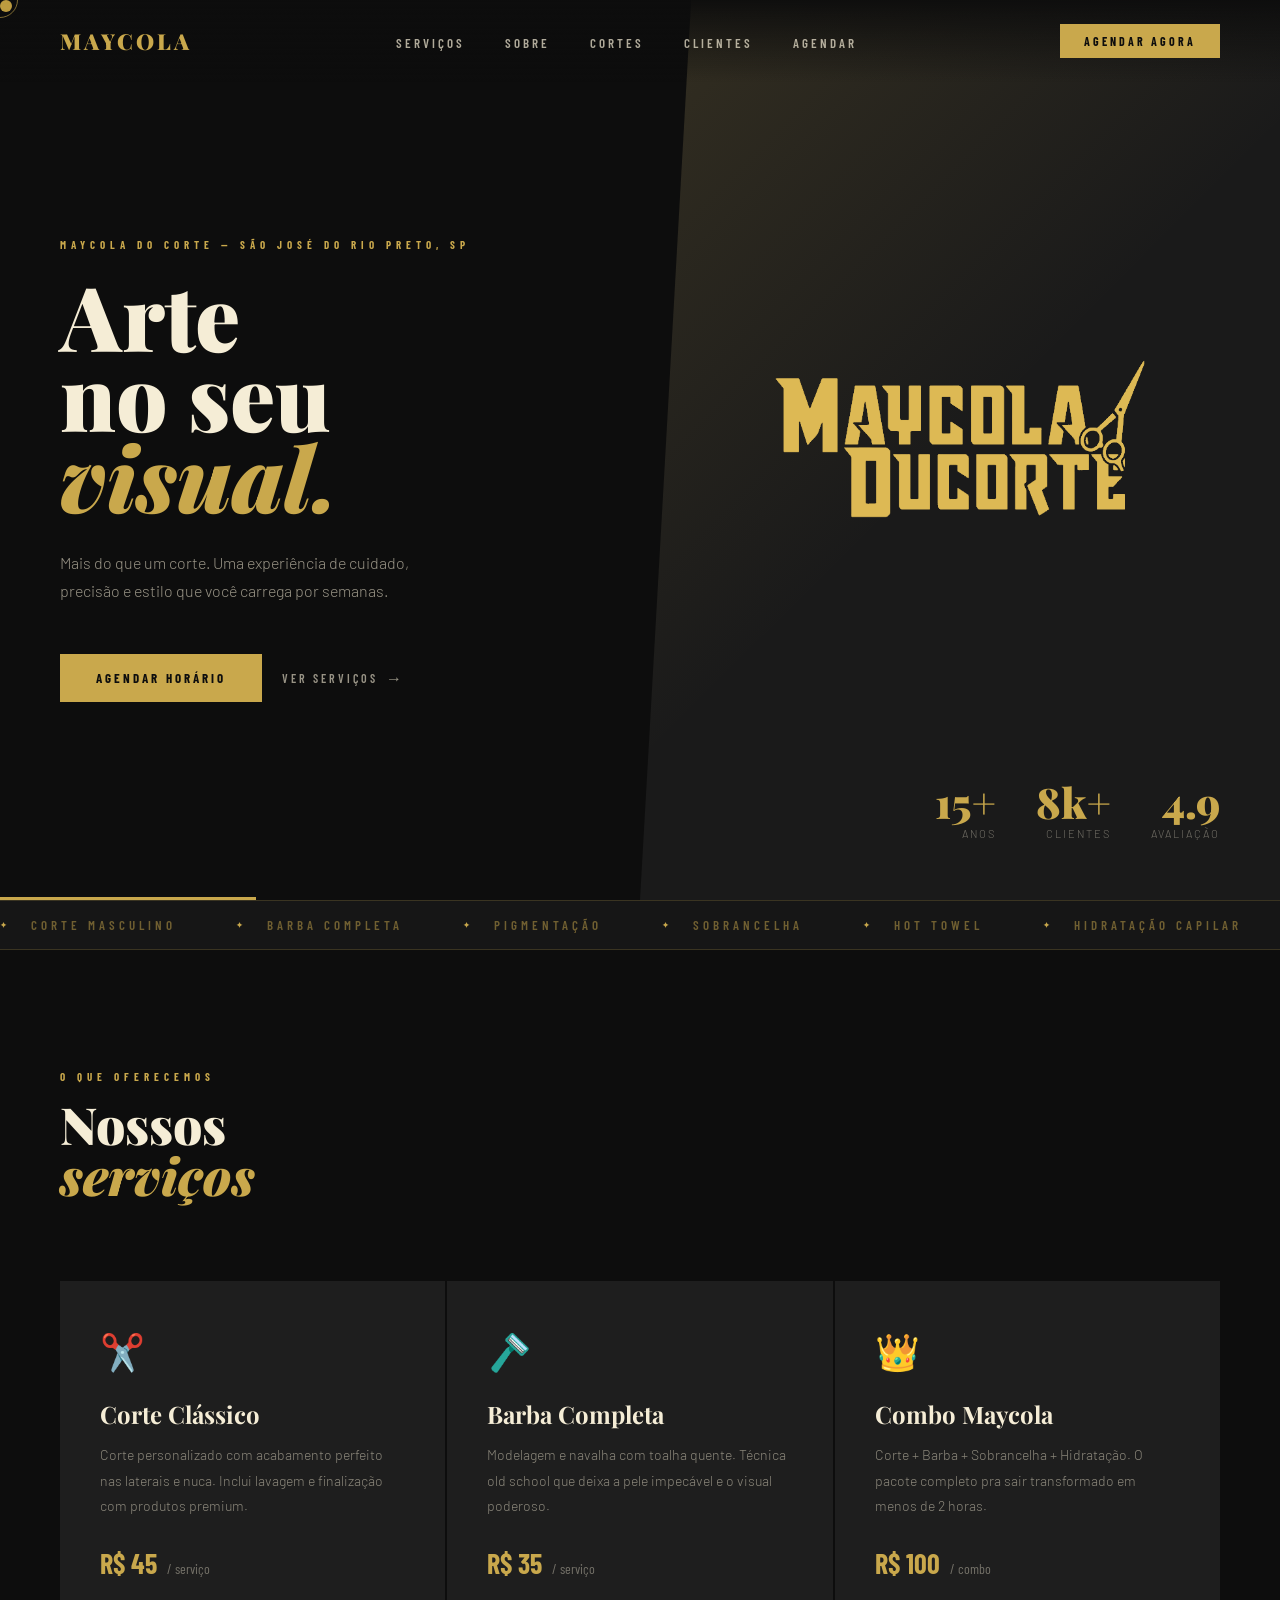
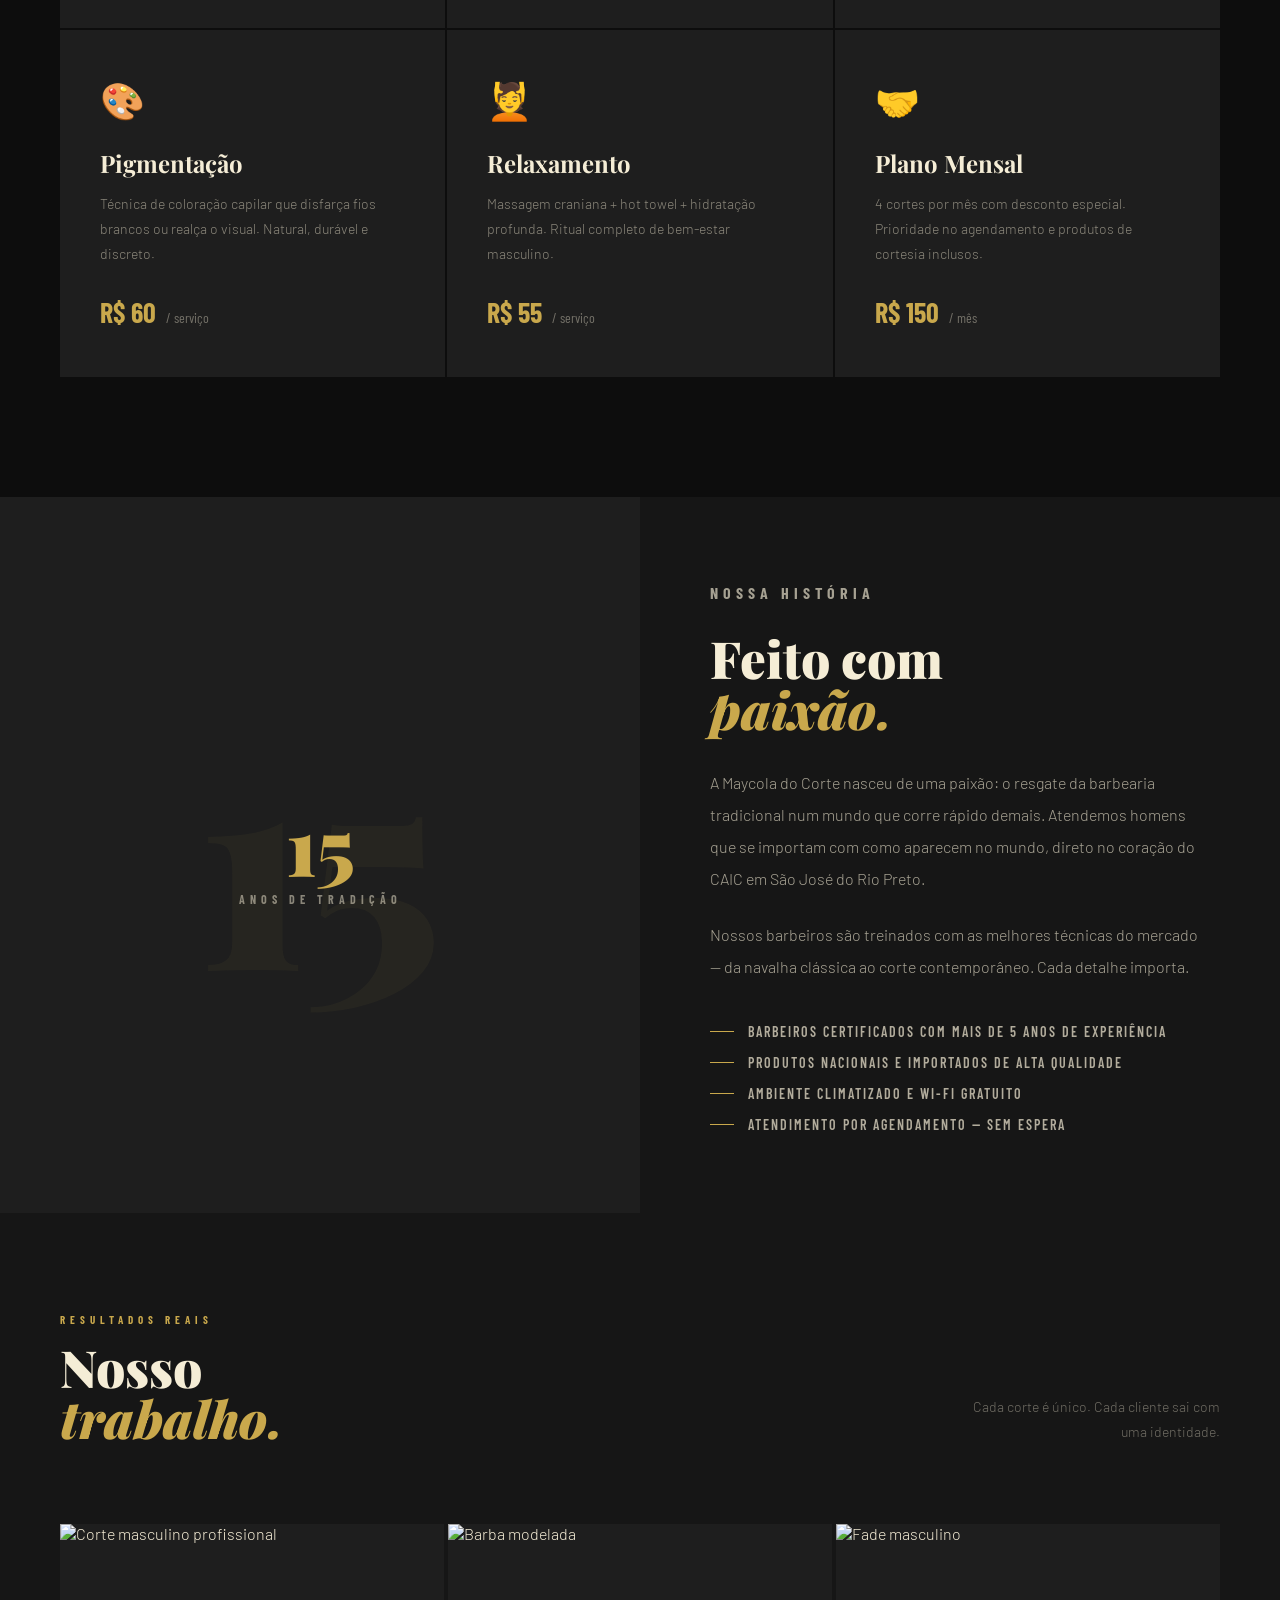
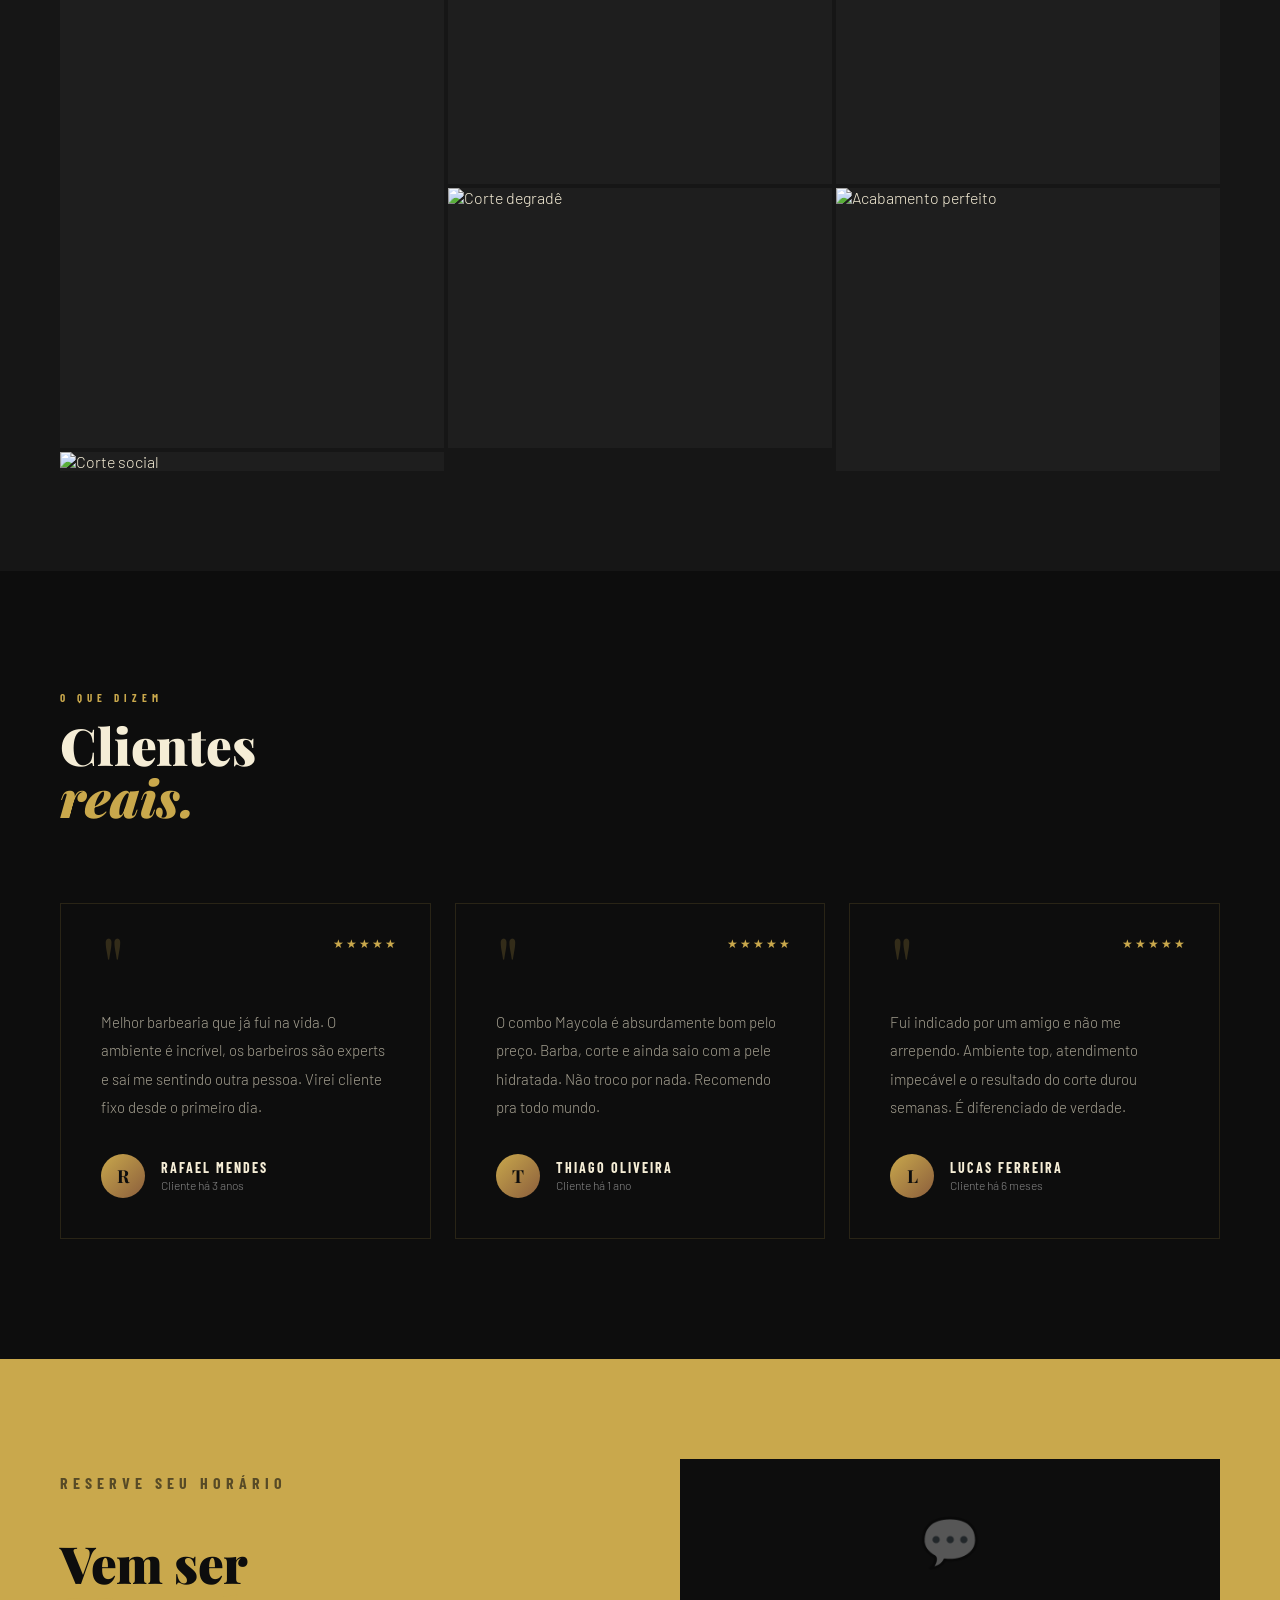
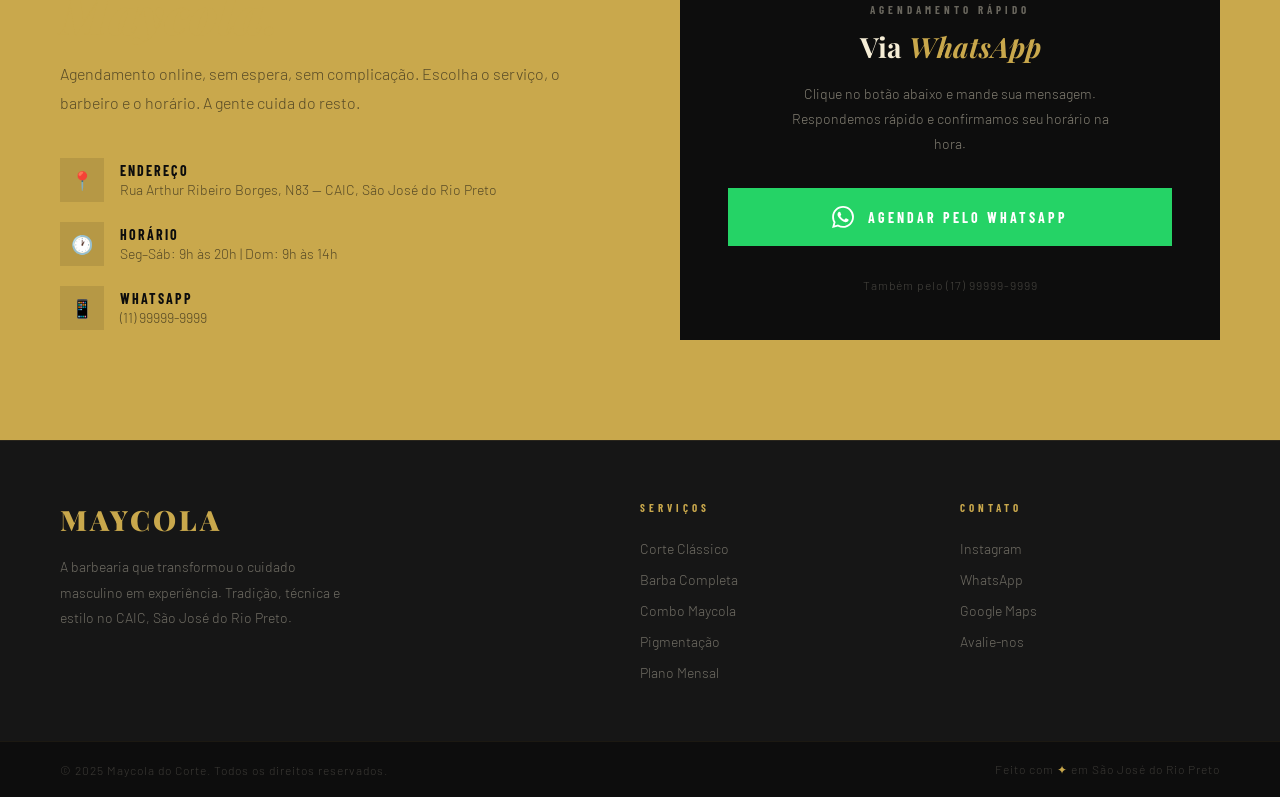
==== commit 7f746ad5: "Update logo" ====
--- a/barbearia-kings_14.html
+++ b/barbearia-kings_14.html
@@ -994,7 +994,7 @@
       <div class="hero-img-bg">
         <!-- Logo Maycola do Corte -->
         <img
-          src="[data-uri]"
+          src="[data-uri]"
           alt="Maycola du Corte"
           class="barber-illustration"
           style="mix-blend-mode: lighten; filter: brightness(1.1);"
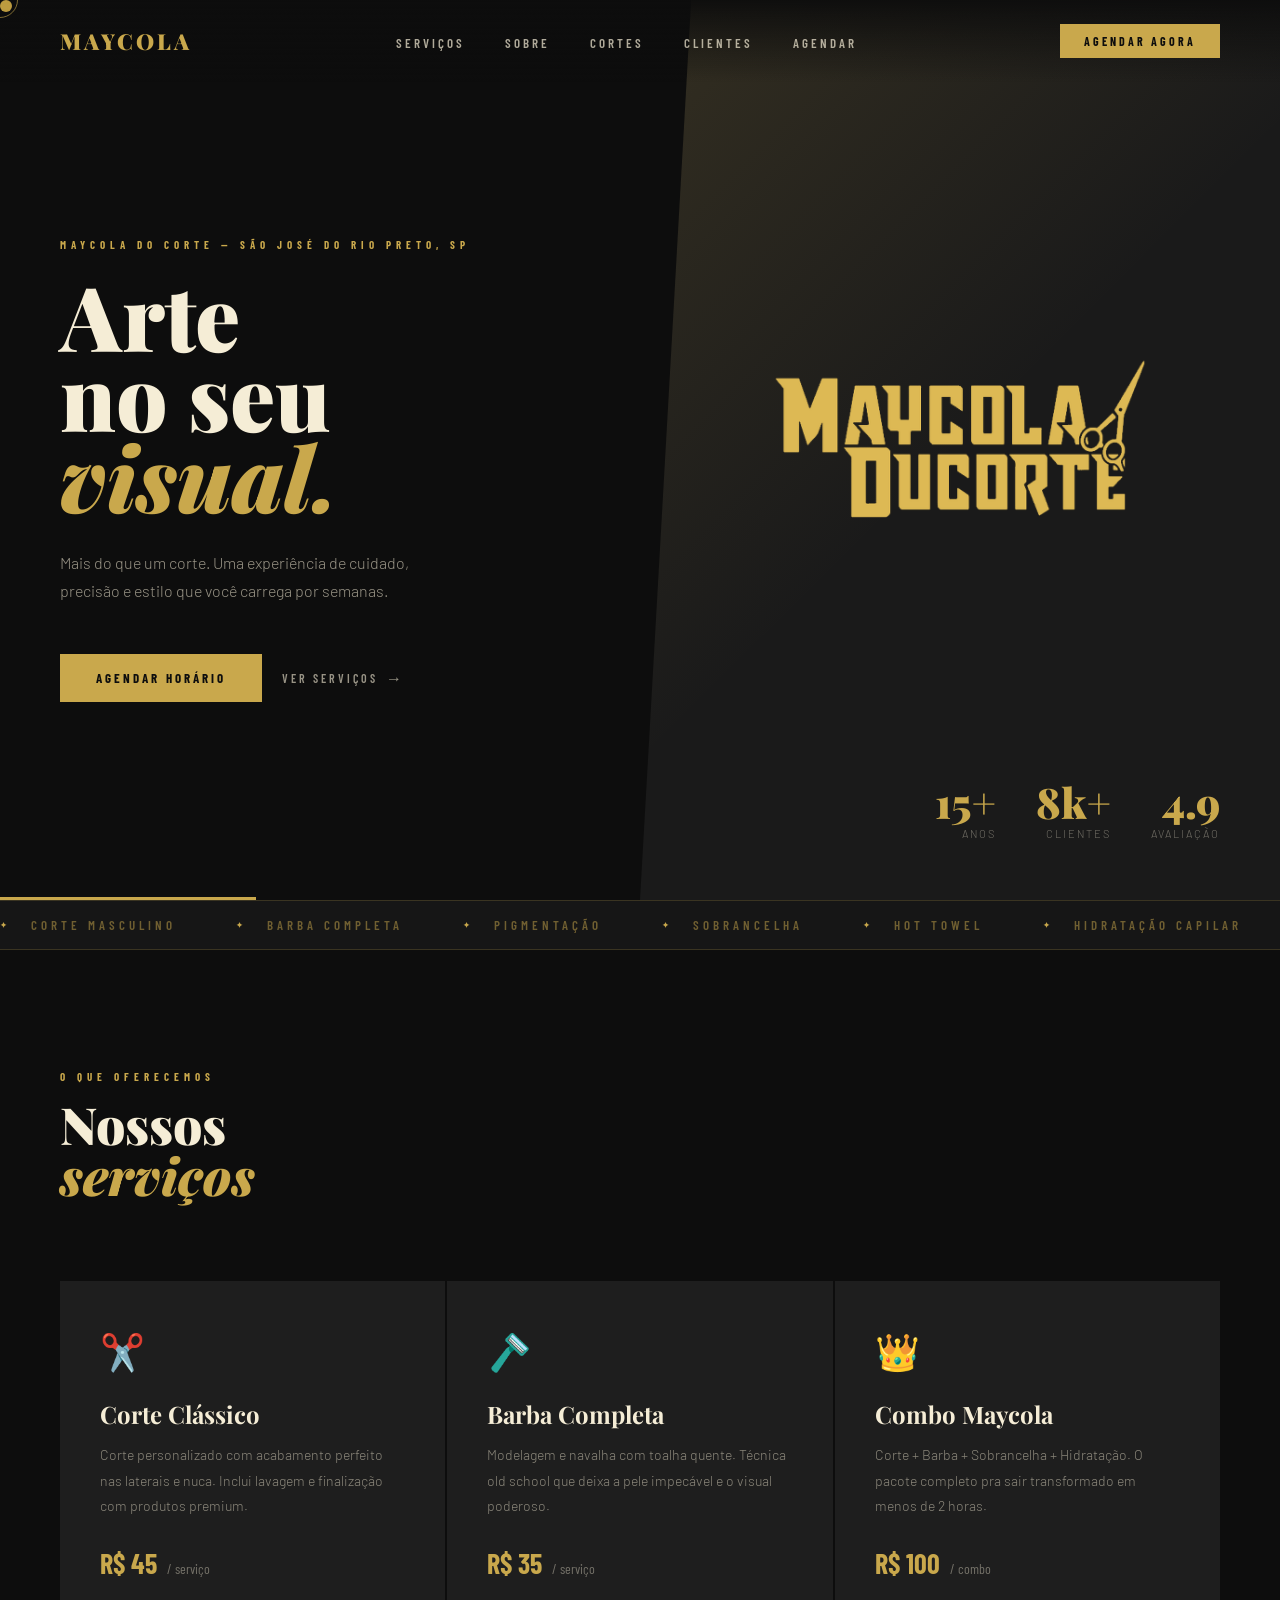
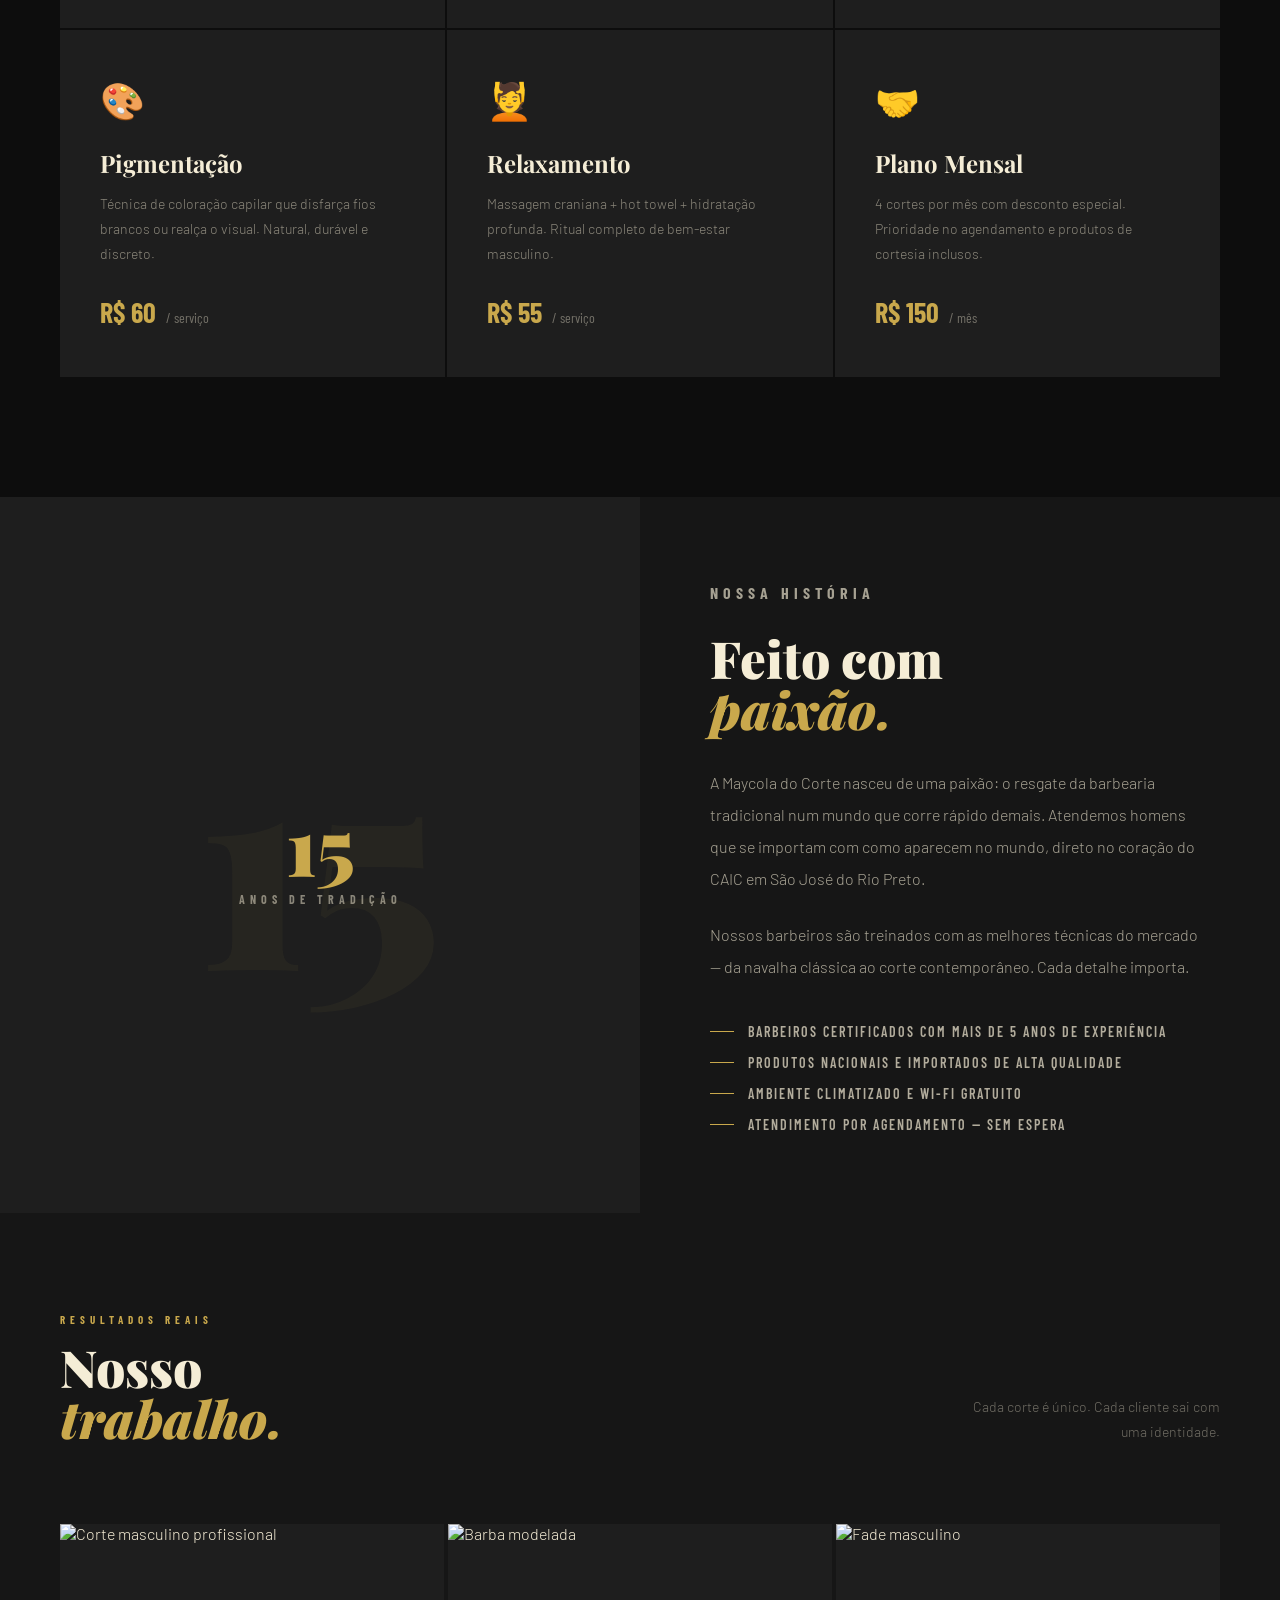
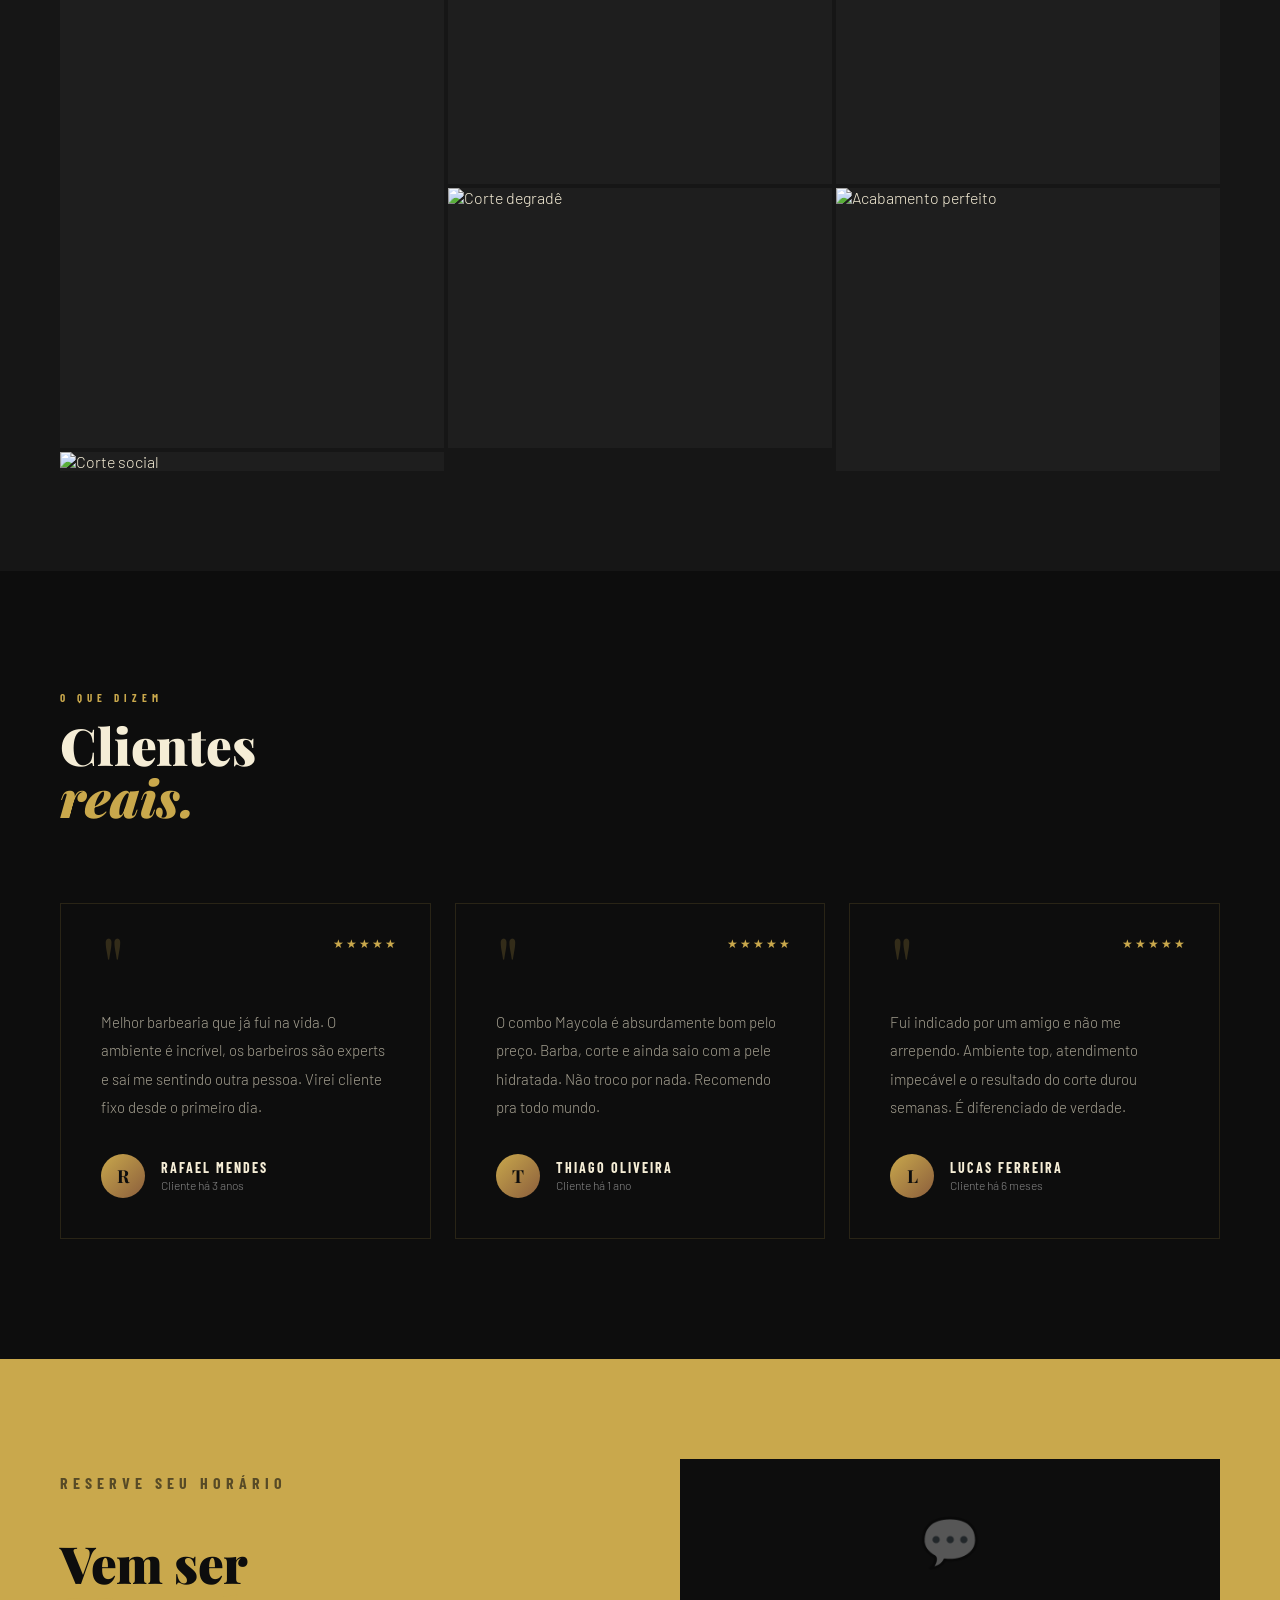
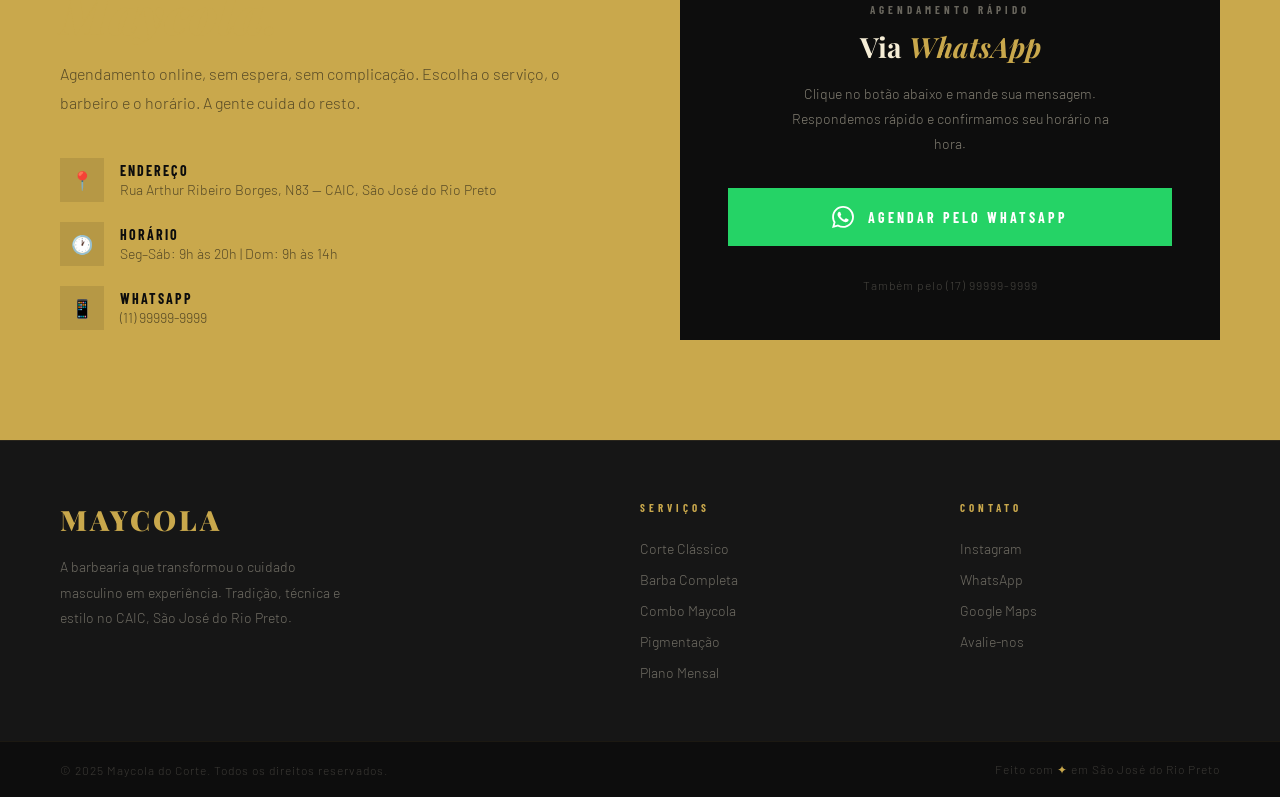
==== commit c5913061: "mudando a logo e para index" ====
--- a/barbearia-kings_14.html
+++ b/barbearia-kings_14.html
@@ -994,7 +994,7 @@
       <div class="hero-img-bg">
         <!-- Logo Maycola do Corte -->
         <img
-          src="[data-uri]"
+          src="[data-uri]"
           alt="Maycola du Corte"
           class="barber-illustration"
           style="mix-blend-mode: lighten; filter: brightness(1.1);"
